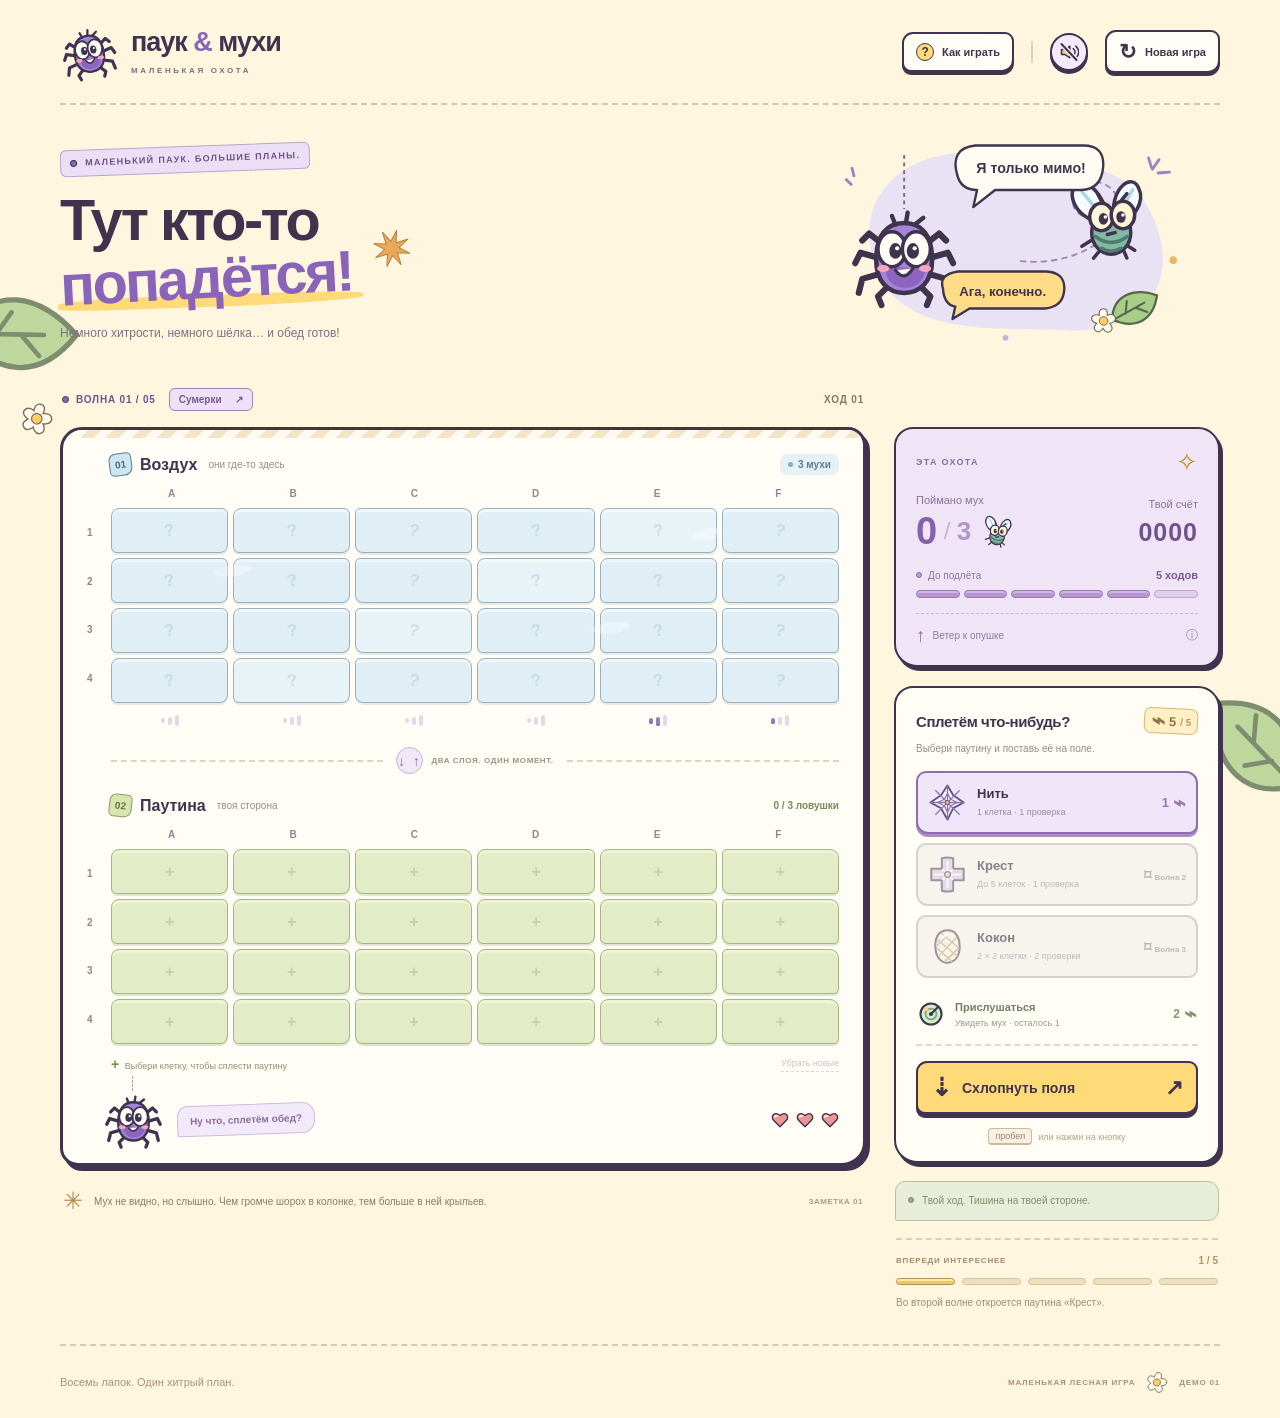
==== index.html @ dc51190b "norm" ====
<!doctype html>
<html lang="ru">
<head>
  <meta charset="UTF-8">
  <meta name="viewport" content="width=device-width, initial-scale=1">
  <meta name="theme-color" content="#fff6df">
  <meta name="description" content="Паук и мухи — маленькая тактическая игра о шорохах, паутине и подходящем моменте. Играйте прямо в браузере.">
  <title>Паук и мухи — маленькая охота</title>
  <link rel="stylesheet" href="styles.css">
  <script src="game-core.js" defer></script>
  <script src="game.js" defer></script>
</head>
<body>
  <svg class="svg-library" xmlns="http://www.w3.org/2000/svg" aria-hidden="true">
    <defs>
      <symbol id="icon-spider" viewBox="0 0 64 64">
        <g fill="none" stroke="#40334e" stroke-width="3.5" stroke-linecap="round" stroke-linejoin="round"><path d="m22 28-10-8-4 4m13 11L7 31l-3 6m18 5L8 46l-2 8m20-7-9 9 2 5m23-33 10-8 4 4M43 35l14-4 3 6m-18 5 14 4 2 8m-20-7 9 9-2 5"/></g>
        <path d="M16 35c0-14 6-21 16-21s16 7 16 21c0 13-7 19-16 19s-16-6-16-19Z" fill="#a483d9" stroke="#40334e" stroke-width="2.6"/>
        <path d="M21 38c0 9 5 13 12 13 6 0 10-4 11-10" fill="#8d65c1"/>
        <path d="m27 15-2-5m8 4 1-6m4 7 5-4" fill="none" stroke="#40334e" stroke-width="2.5" stroke-linecap="round"/>
        <ellipse cx="25" cy="29" rx="8" ry="10" fill="#fffdf5" stroke="#40334e" stroke-width="2"/><ellipse cx="39" cy="29" rx="8" ry="10" fill="#fffdf5" stroke="#40334e" stroke-width="2"/>
        <ellipse cx="27" cy="30" rx="3.5" ry="4.5" fill="#40334e"/><ellipse cx="37" cy="30" rx="3.5" ry="4.5" fill="#40334e"/><circle cx="28" cy="28.5" r="1.2" fill="white"/><circle cx="38" cy="28.5" r="1.2" fill="white"/>
        <ellipse cx="20" cy="40" rx="3.5" ry="2" fill="#f3a6bd"/><ellipse cx="44" cy="40" rx="3.5" ry="2" fill="#f3a6bd"/><path d="M27 41q5 7 10-1" fill="#fffdf5" stroke="#40334e" stroke-width="1.8" stroke-linecap="round"/>
      </symbol>
      <symbol id="icon-fly" viewBox="0 0 48 48">
        <g stroke="#40334e" stroke-width="1.8" stroke-linecap="round" stroke-linejoin="round"><path d="M21 26C4 24 1 6 10 6c8 0 13 13 14 19M26 25C25 6 36 1 39 8c4 8-4 17-11 21" fill="#f4fdff"/><path d="m10 10 10 12M36 9l-8 14" stroke="#aed5e4"/>
        <path d="m18 33-8 5m11 0-5 6m13-9 8 5m-7-3 3 7" fill="none"/><ellipse cx="25" cy="31" rx="10" ry="11" fill="#81b9a1"/><path d="M17 33q8 6 16 0m-13 6q5 3 10 0" fill="none" stroke="#507b70"/>
        <path d="m21 17-3-6m11 5 4-5" fill="none"/><ellipse cx="20" cy="23" rx="6" ry="7" fill="#fff6d8"/><ellipse cx="31" cy="22" rx="6" ry="7" fill="#fff6d8"/></g><ellipse cx="21" cy="24" rx="2.4" ry="3" fill="#40334e"/><ellipse cx="30" cy="23" rx="2.4" ry="3" fill="#40334e"/><circle cx="22" cy="23" r=".9" fill="white"/><circle cx="31" cy="22" r=".9" fill="white"/><path d="m23 32 4-1" stroke="#40334e" stroke-width="1.8" stroke-linecap="round"/>
      </symbol>
      <symbol id="icon-web" viewBox="0 0 48 48">
        <path d="m24 3 7 12 13 9-13 7-7 14-8-14L3 24l13-9Z" fill="#f9f3ff" stroke="#675182" stroke-width="2.3" stroke-linejoin="round"/><g fill="none" stroke="#8e74af" stroke-width="1.6" stroke-linejoin="round"><path d="M24 3v42M3 24h41M9 9l30 30M9 39 39 9"/><path d="m24 13 4 7 8 4-8 4-4 8-4-8-8-4 8-4Z"/></g><circle cx="24" cy="24" r="2.4" fill="#ffcb67" stroke="#675182" stroke-width="1.3"/>
      </symbol>
      <symbol id="icon-cross" viewBox="0 0 48 48"><path d="M17 4q7-2 14 0v13h13v14H31v13q-7 2-14 0V31H4V17h13Z" fill="#d8c6f0" stroke="#675182" stroke-width="2.4" stroke-linejoin="round"/><path d="M24 8v32M8 24h32m-22-6 12 12m0-12L18 30" stroke="#fff9ff" stroke-width="2" stroke-linecap="round"/><circle cx="24" cy="24" r="3.5" fill="#ffcf71" stroke="#675182" stroke-width="1.5"/></symbol>
      <symbol id="icon-cocoon" viewBox="0 0 48 48"><path d="M23 4c11-1 16 9 16 21S32 44 23 44 9 34 9 23 13 5 23 4Z" fill="#fff0c6" stroke="#675182" stroke-width="2.5"/><g fill="none" stroke="#caa87a" stroke-width="1.8" stroke-linecap="round"><path d="m17 8 20 17M12 16l24 20M11 26l18 16M14 35l21-22M11 23 28 6M21 42l17-16"/></g><path d="m18 13 8-5" stroke="#fffdf2" stroke-width="3" stroke-linecap="round"/></symbol>
      <symbol id="icon-radar" viewBox="0 0 24 24"><circle cx="12" cy="12" r="9" fill="#d6edcb" stroke="#40334e" stroke-width="1.8"/><circle cx="12" cy="12" r="4.7" fill="none" stroke="#78a681" stroke-width="1.5"/><path d="M12 12 18 6" stroke="#40334e" stroke-width="1.8" stroke-linecap="round"/><circle cx="12" cy="12" r="1.8" fill="#40334e"/><circle cx="8" cy="8" r="1.7" fill="#ffd36e"/></symbol>
      <symbol id="icon-volume" viewBox="0 0 24 24"><path d="M3 9h4l6-4v14l-6-4H3Z" fill="#ffc978" stroke="#40334e" stroke-width="1.8" stroke-linejoin="round"/><path d="M17 8c3 2 3 6 0 8m3-11c5 4 5 10 0 14" fill="none" stroke="#40334e" stroke-width="1.8" stroke-linecap="round"/></symbol>
      <symbol id="icon-heart" viewBox="0 0 24 24"><path d="M12 21 4 13C-2 7 5 0 12 6c7-6 14 1 8 7Z" fill="currentColor" stroke="#40334e" stroke-width="1.8" stroke-linejoin="round"/><path d="M5 8q1-3 4-1" fill="none" stroke="#fff8ee" stroke-width="2" stroke-linecap="round"/></symbol>
      <symbol id="icon-leaf" viewBox="0 0 48 48"><path d="M6 40C0 17 18 4 42 6c3 26-13 38-36 34Z" fill="#a8cd86" stroke="#53694a" stroke-width="2.3"/><path d="m6 41 26-25M17 31l-2-12m10 4 12 1" fill="none" stroke="#53694a" stroke-width="2" stroke-linecap="round"/></symbol>
      <symbol id="icon-flower" viewBox="0 0 48 48"><path d="M24 5c8 0 6 11 6 11s10-5 13 3c2 8-9 10-9 10s8 8 1 13-12-5-12-5-6 10-12 4c-6-5 2-12 2-12S2 26 5 19s12-3 12-3-2-11 7-11Z" fill="#fffcf1" stroke="#7a6b51" stroke-width="1.8"/><circle cx="24" cy="25" r="7" fill="#ffcd63" stroke="#7a6b51" stroke-width="1.6"/></symbol>
    </defs>
  </svg>

  <div class="garden-decoration" aria-hidden="true"><svg class="garden-leaf leaf-left"><use href="#icon-leaf"/></svg><svg class="garden-leaf leaf-right"><use href="#icon-leaf"/></svg><svg class="garden-flower"><use href="#icon-flower"/></svg></div>
  <div class="app-shell">
    <header class="site-header">
      <a class="brand" href="./index.html" aria-label="Паук и мухи — главная"><span class="brand-symbol"><svg><use href="#icon-spider"/></svg></span><span>паук <i>&</i> мухи<span class="brand-caption">МАЛЕНЬКАЯ ОХОТА</span></span></a>
      <nav class="header-actions" aria-label="Настройки игры">
        <button class="text-button" id="help-button"><span class="question-icon">?</span><span>Как играть</span></button>
        <span class="header-divider"></span>
        <button class="icon-button muted" id="sound-button" aria-label="Включить звук" aria-pressed="false" title="Включить звук"><svg><use href="#icon-volume"/></svg><span class="sound-slash"></span></button>
        <button class="text-button restart-button" id="restart-button"><span class="restart-icon">↻</span><span>Новая игра</span></button>
      </nav>
    </header>

    <main>
      <section class="intro" aria-labelledby="game-title">
        <div class="intro-copy"><div class="eyebrow"><span class="live-dot"></span> МАЛЕНЬКИЙ ПАУК. БОЛЬШИЕ ПЛАНЫ.</div><h1 id="game-title">Тут кто-то<br><em>попадётся!</em><span class="title-spark" aria-hidden="true">✷</span></h1><p>Немного хитрости, немного шёлка… и обед готов!</p></div>
        <div class="intro-art" aria-hidden="true">
          <svg class="cartoon-scene" viewBox="0 0 380 230">
            <path d="M37 115C28 46 96 8 166 19s144-1 172 72-20 118-97 114S51 216 37 115Z" fill="#e9e2f4"/>
            <path d="M73 20v57" stroke="#776488" stroke-width="2" stroke-dasharray="4 4"/>
            <path d="M196 132c45 5 96-15 103-51 6-33-36-43-46-21s20 37 40 19" fill="none" stroke="#9b89ad" stroke-width="2" stroke-dasharray="5 6" stroke-linecap="round"/>
            <g class="scene-spider"><use href="#icon-spider" x="14" y="66" width="118" height="118"/></g>
            <g class="scene-fly"><use href="#icon-fly" x="240" y="38" width="99" height="99"/></g>
            <path d="M129 41q-8-28 19-31h114q23 0 21 23t-23 24h-91l-23 18 4-18q-17 0-21-16Z" fill="#fffdf3" stroke="#40334e" stroke-width="2.5" stroke-linejoin="round"/>
            <text x="207" y="39" text-anchor="middle" fill="#40334e" font-family="Trebuchet MS,Arial,sans-serif" font-size="15" font-weight="700">Я только мимо!</text>
            <path d="M114 161q-5-15 16-18h93q20 1 19 19t-20 20h-80l-18 11 3-13q-12-2-13-19Z" fill="#ffdd88" stroke="#40334e" stroke-width="2.5" stroke-linejoin="round"/>
            <text x="177" y="169" text-anchor="middle" fill="#40334e" font-family="Trebuchet MS,Arial,sans-serif" font-size="14" font-weight="700">Ага, конечно.</text>
            <use href="#icon-leaf" x="290" y="156" width="52" height="52" transform="rotate(15 316 182)"/>
            <use href="#icon-flower" x="268" y="179" width="31" height="31"/>
            <path d="m331 23 3 10m8-8-7 10m18 3-12 1M17 51l-5-5m8-4-2-8" stroke="#9e80c5" stroke-width="3" stroke-linecap="round"/>
            <circle cx="180" cy="213" r="3" fill="#c6b1dc"/><circle cx="357" cy="131" r="4" fill="#e9b969"/>
          </svg>
        </div>
      </section>

      <section class="game-layout" aria-label="Игра Паук и мухи">
        <div class="play-column">
          <div class="arena-toolbar"><div class="wave-marker"><span class="live-dot"></span><span id="wave-label">ВОЛНА 01 / 05</span></div><button class="difficulty-tag" id="difficulty-button">Сумерки <span>↗</span></button><span class="turn-label" id="turn-label">ХОД 01</span></div>
          <div class="arena" id="arena">
            <section class="board-section air-section" aria-labelledby="air-title">
              <div class="board-heading"><h2 id="air-title"><span class="layer-number">01</span> Воздух <span class="board-subtitle">они где-то здесь</span></h2><span class="board-badge"><span class="tiny-dot"></span> <span id="air-count">3 мухи</span></span></div>
              <div class="board-wrap"><div class="coordinate-row" aria-hidden="true"><span>A</span><span>B</span><span>C</span><span>D</span><span>E</span><span>F</span></div><div class="coordinate-col" aria-hidden="true"><span>1</span><span>2</span><span>3</span><span>4</span></div><div class="grid air-grid" id="air-grid" role="img" aria-label="Воздушное поле: положение мух скрыто"></div><div class="air-veil" aria-hidden="true"><span class="veil-speck speck-one"></span><span class="veil-speck speck-two"></span><span class="veil-speck speck-three"></span></div></div>
              <div class="noise-row"><span class="noise-label">ШОРОХ <span title="Индикаторы показывают количество мух в каждой колонке: от 0 до 3 и больше">ⓘ</span></span><div class="noise-meters" id="noise-meters"></div></div>
            </section>
            <div class="merge-divider"><span></span><div id="merge-label"><span class="merge-arrows">↓ ↑</span> ДВА СЛОЯ. ОДИН МОМЕНТ.</div><span></span></div>
            <section class="board-section web-section" aria-labelledby="web-title">
              <div class="board-heading"><h2 id="web-title"><span class="layer-number">02</span> Паутина <span class="board-subtitle">твоя сторона</span></h2><span class="placement-count" id="placement-count">0 / 3 ловушки</span></div>
              <div class="board-wrap"><div class="coordinate-row" aria-hidden="true"><span>A</span><span>B</span><span>C</span><span>D</span><span>E</span><span>F</span></div><div class="coordinate-col" aria-hidden="true"><span>1</span><span>2</span><span>3</span><span>4</span></div><div class="grid web-grid" id="web-grid" role="group" aria-label="Поле для размещения паутин"></div></div>
              <div class="web-board-caption"><span><span class="caption-cross">+</span> Выбери клетку, чтобы сплести паутину</span><button id="clear-button" class="clear-button" disabled>Убрать новые</button></div>
            </section>
            <div class="spider-home"><span class="home-line"></span><svg class="home-spider" aria-hidden="true"><use href="#icon-spider"/></svg><span class="home-label" id="spider-caption">Ну что, сплетём обед?</span><div class="hearts" id="hearts" aria-label="3 жизни"></div></div>
            <div class="result-banner" id="result-banner" role="status" aria-live="polite"></div>
          </div>
          <div class="field-note"><span class="note-symbol">✳</span><p id="field-note">Мух не видно, но слышно. Чем громче шорох в колонке, тем больше в ней крыльев.</p><span class="note-index">ЗАМЕТКА 01</span></div>
        </div>

        <aside class="control-column" aria-label="Управление охотой">
          <section class="status-card"><div class="status-top"><span class="eyebrow">ЭТА ОХОТА</span><span class="small-spark">✧</span></div><div class="score-row"><div><span class="stat-label">Поймано мух</span><div class="catch-value"><span id="caught-count">0</span><span class="catch-divider">/</span><span id="total-flies">3</span><svg><use href="#icon-fly"/></svg></div></div><div class="score-stat"><span class="stat-label">Твой счёт</span><strong id="score">0000</strong></div></div><div class="threat-heading"><span><span class="threat-dot"></span> До подлёта</span><strong id="threat-label">5 ходов</strong></div><div class="threat-track" id="threat-track"></div><div class="wind-line"><span id="wind-icon">↗</span><span id="wind-label">Ветер на восток</span><span class="wind-help" title="После проверки мухи чаще смещаются по ветру, но могут полететь и в другую сторону">ⓘ</span></div></section>

          <section class="tool-card"><div class="tool-title"><h2>Сплетём что-нибудь?</h2><span class="silk-counter" title="Шёлк восстанавливается в начале каждого хода"><span class="silk-icon">⌁</span><span id="silk-count">5</span><span class="silk-max" id="silk-max">/ 5</span></span></div><p class="section-hint">Выбери паутину и поставь её на поле.</p><div class="trap-list" id="trap-list"></div><button class="radar-button" id="radar-button"><svg><use href="#icon-radar"/></svg><span><strong>Прислушаться</strong><small id="radar-caption">Увидеть мух · 1 раз за волну</small></span><span class="radar-price">2 <span>⌁</span></span></button><div class="action-area"><button class="merge-button" id="merge-button"><span class="button-merge-icon">⇣</span><span>Схлопнуть поля</span><span class="button-arrow">↗</span></button><div class="keyboard-hint"><kbd>пробел</kbd><span>или нажми на кнопку</span></div></div></section>
          <div class="turn-note" id="turn-note" aria-live="polite"><span class="note-orb"></span><span>Твой ход. Тишина на твоей стороне.</span></div>
          <div class="progress-card"><div><span class="eyebrow">ВПЕРЕДИ ИНТЕРЕСНЕЕ</span><span id="progress-count">1 / 5</span></div><div class="wave-progress" id="wave-progress"></div><p id="progress-hint">Во второй волне откроется паутина «Крест».</p></div>
        </aside>
      </section>
      <footer><span>Восемь лапок. Один хитрый план.</span><span>МАЛЕНЬКАЯ ЛЕСНАЯ ИГРА <svg class="footer-flower" aria-hidden="true"><use href="#icon-flower"/></svg> ДЕМО 01</span></footer>
    </main>
  </div>

  <dialog id="help-dialog" class="modal"><button class="modal-close" data-close aria-label="Закрыть">×</button><span class="eyebrow">РУКОВОДСТВО МАЛЕНЬКОГО ХИЩНИКА</span><h2>Слушай. Плети. Лови.</h2><p class="modal-lead">Два поля — это два слоя одного пространства. При схлопывании клетки с одинаковыми координатами совпадают.</p><ol class="rules-list"><li><span>01</span><div><strong>Прислушайся к воздуху</strong><p>Мухи скрыты. Полоски шороха показывают их количество в каждой колонке: 0, 1, 2 или 3 и больше. Радар за 2 шёлка раскрывает точные клетки до конца хода.</p></div></li><li><span>02</span><div><strong>Расставь до трёх ловушек</strong><p>Выбери паутину справа, затем клетки нижнего поля. Повторный клик убирает ловушку. За новую вернётся шёлк; старый кокон можно снять без возврата.</p></div></li><li><span>03</span><div><strong>Схлопни поля</strong><p>Совпавшие с паутиной мухи пойманы! Остальные перелетают на соседнюю клетку и становятся на ход ближе. Долетевшая муха отнимает одну жизнь.</p></div></li><li><span>04</span><div><strong>Переживи пять волн</strong><p>Каждый ход шёлк восстанавливается. Между волнами выбирай улучшение. Крест ловит на пяти клетках, кокон занимает квадрат 2 × 2 и держится две проверки. Ловушки не пересекаются.</p></div></li></ol><div class="rules-footer">Много мух за один ход → больше очков.<br>Стрелки перемещают выбор по полю. Enter ставит паутину.</div><button class="primary-button" data-close>Пора на охоту <span>↗</span></button></dialog>

  <dialog id="new-game-dialog" class="modal new-game-modal"><button class="modal-close" data-close aria-label="Закрыть">×</button><span class="eyebrow">У КАЖДОЙ ОХОТЫ СВОЙ РИТМ</span><h2>Каким будет вечер?</h2><p class="modal-lead">Выбери сложность. Начнётся новая охота с первой волны.</p><div class="difficulty-options"><button class="difficulty-option" data-difficulty="easy"><span class="difficulty-symbol">☼</span><span><strong>Тёплый вечер</strong><small>4 жизни · 6 шёлка · больше времени</small></span></button><button class="difficulty-option selected" data-difficulty="normal"><span class="difficulty-symbol">◐</span><span><strong>Сумерки</strong><small>3 жизни · 5 шёлка · золотая середина</small></span></button><button class="difficulty-option" data-difficulty="hard"><span class="difficulty-symbol">☾</span><span><strong>Глубокая ночь</strong><small>2 жизни · 5 шёлка · мухи быстрее</small></span></button></div><button class="primary-button" id="start-game-button">Начать охоту <span>↗</span></button><p class="record-line" id="record-line">Твой рекорд: 0</p></dialog>

  <dialog id="wave-dialog" class="modal wave-modal"><span class="eyebrow" id="wave-dialog-eyebrow">МОЖНО ВЫДОХНУТЬ</span><div class="celebration-icon"><svg><use href="#icon-web"/></svg></div><h2 id="wave-dialog-title">Воздух стал тише.</h2><p class="modal-lead" id="wave-dialog-description"></p><div class="wave-summary" id="wave-summary"></div><div id="upgrade-section"><h3>Маленькое преимущество на всю охоту</h3><div class="upgrade-options" id="upgrade-options"></div></div><button class="primary-button" id="next-wave-button">Следующая волна <span>↗</span></button></dialog>
  <div class="toast" id="toast" role="status" aria-live="polite"></div>
</body>
</html>
---- styles.css ----
/* A little paper-and-ink woodland. All artwork is local, scalable SVG. */
:root {
  color-scheme: light;
  --bg: #fff6df;
  --paper: #fffdf5;
  --ink: #40334e;
  --text: #40334e;
  --muted: #7d6e80;
  --purple: #8964b9;
  --purple-light: #e9def6;
  --sky: #dcedf5;
  --grass: #e2edc4;
  --yellow: #ffda79;
  --coral: #ed8b87;
  --line: #dfd1b9;
  --sans: "Trebuchet MS", "Arial Rounded MT Bold", "Segoe UI", Arial, sans-serif;
  --round: "Arial Rounded MT Bold", "Trebuchet MS", "Segoe UI", Arial, sans-serif;
  --shadow: 4px 5px 0 #40334e;
}
* { box-sizing: border-box; }
body { margin: 0; background: var(--bg); color: var(--ink); font: 14px var(--sans); -webkit-font-smoothing: antialiased; background-image: radial-gradient(#b69a6530 .7px, transparent .7px); background-size: 8px 8px; }
button, a { -webkit-tap-highlight-color: transparent; touch-action: manipulation; }
button { font: inherit; color: inherit; cursor: pointer; border: 0; }
button:disabled { cursor: not-allowed; }
button:focus-visible, a:focus-visible { outline: 3px solid var(--purple); outline-offset: 5px; }
svg { width: 24px; height: 24px; }
.svg-library { position: absolute; width: 0; height: 0; overflow: hidden; }
.garden-decoration { position: absolute; inset: 0 0 auto; height: 850px; overflow: hidden; pointer-events: none; z-index: -1; }
.garden-leaf { position: absolute; opacity: .75; }
.leaf-left { left: -37px; top: 280px; width: 110px; height: 110px; transform: rotate(45deg); }
.leaf-right { right: -31px; top: 690px; width: 110px; height: 110px; transform: rotate(-90deg); }
.garden-flower { position: absolute; left: 19px; top: 400px; width: 36px; height: 36px; transform: rotate(18deg); }
.app-shell { width: min(1160px, calc(100% - 96px)); margin: 0 auto; }
.site-header { min-height: 105px; display: flex; align-items: center; justify-content: space-between; gap: 20px; border-bottom: 2px dashed #d5c5a7; }
.brand { display: flex; align-items: center; gap: 13px; color: var(--ink); text-decoration: none; font: 900 27px/1.1 var(--round); letter-spacing: -1px; }
.brand-symbol { width: 58px; height: 60px; transform: rotate(-9deg); }
.brand-symbol svg { width: 100%; height: 100%; }
.brand i { color: var(--purple); font-style: normal; }
.brand-caption { display: block; font: 800 8px var(--sans); letter-spacing: 2.6px; color: var(--muted); margin-top: 9px; }
.header-actions { display: flex; align-items: center; gap: 17px; }
.text-button { display: flex; align-items: center; gap: 8px; background: var(--paper); border: 2px solid var(--ink); border-radius: 11px 9px 12px 9px; padding: 9px 12px; font-size: 11px; font-weight: 800; box-shadow: 0 3px 0 var(--ink); transition: transform .15s, box-shadow .15s; }
.text-button:hover:not(:disabled) { background: #ffedbe; transform: translateY(-2px) rotate(-1deg); box-shadow: 0 5px 0 var(--ink); }
.text-button:active:not(:disabled) { transform: translateY(2px); box-shadow: 0 1px 0 var(--ink); }
.text-button:disabled { opacity: .5; }
.question-icon { width: 18px; height: 18px; display: grid; place-items: center; border: 1.5px solid var(--ink); background: var(--yellow); border-radius: 50%; font-size: 12px; }
.header-divider { height: 22px; width: 2px; background: var(--line); }
.icon-button { position: relative; display: grid; place-items: center; width: 38px; height: 38px; background: #f4eafc; border: 2px solid var(--ink); border-radius: 50%; box-shadow: 0 3px 0 var(--ink); }
.icon-button svg { width: 20px; height: 20px; }
.sound-slash { display: none; position: absolute; width: 2px; height: 24px; background: var(--ink); transform: rotate(-43deg); box-shadow: 0 0 0 1.5px #f4eafc; border-radius: 2px; }
.muted .sound-slash { display: block; }
.restart-icon { font-size: 21px; line-height: 1; }
.intro { display: flex; align-items: center; justify-content: space-between; gap: 30px; padding: 30px 0 24px; }
.intro-copy { position: relative; z-index: 1; }
.eyebrow { display: flex; align-items: center; gap: 8px; color: var(--muted); font-size: 9px; font-weight: 800; letter-spacing: 1.3px; line-height: 1.4; }
.intro .eyebrow { display: inline-flex; color: #725086; background: #ebdff5; border: 1.5px solid #bca3d1; border-radius: 6px; padding: 6px 9px; transform: rotate(-2deg); }
.live-dot { display: inline-block; width: 7px; height: 7px; flex-shrink: 0; background: var(--purple); border: 1px solid var(--ink); border-radius: 50%; }
h1 { position: relative; display: table; font: 900 clamp(39px, 4.5vw, 60px)/1.02 var(--round); letter-spacing: -2.5px; margin: 18px 0 16px; }
h1 em { position: relative; display: inline-block; font-style: normal; color: var(--purple); transform: rotate(-3deg); z-index: 0; }
h1 em::after { content: ""; position: absolute; z-index: -1; height: 12px; background: var(--yellow); left: -3px; right: -9px; bottom: 1px; border-radius: 40% 30% 50% 20%; transform: rotate(1deg); }
.title-spark { position: absolute; right: -53px; top: 39px; color: #eaa958; font-size: 40px; transform: rotate(15deg); -webkit-text-stroke: 1px #b38344; }
.intro p { font-size: 12px; color: #827082; margin: 0; line-height: 1.65; }
.intro-art { width: 360px; height: 220px; flex-shrink: 0; margin-right: 25px; }
.cartoon-scene { width: 100%; height: 100%; overflow: visible; }
.scene-fly { transform-origin: 290px 90px; animation: fly-bob 3.2s ease-in-out infinite; }
.scene-spider { transform-origin: 74px 70px; animation: spider-swing 4s ease-in-out infinite; }
.game-layout { display: grid; grid-template-columns: minmax(0, 1fr) 326px; gap: 28px; align-items: start; }
.arena-toolbar { min-height: 48px; display: flex; align-items: center; gap: 13px; padding: 0 2px 8px; }
.wave-marker { display: flex; align-items: center; gap: 7px; font-size: 10px; font-weight: 900; letter-spacing: .8px; color: #745098; }
.difficulty-tag { display: flex; align-items: center; gap: 13px; padding: 5px 9px; border: 1.5px solid #9e83b5; border-radius: 6px; background: #eee1f6; color: #795593; font-size: 10px; font-weight: 700; }
.difficulty-tag:hover:not(:disabled) { background: #dfc8f2; }
.difficulty-tag:disabled { opacity: .5; }
.turn-label { margin-left: auto; color: #8b7567; font-size: 10px; font-weight: 800; letter-spacing: .8px; }
.arena { position: relative; padding: 23px 24px 0; background: var(--paper); border: 3px solid var(--ink); border-radius: 22px 18px 24px 18px; box-shadow: var(--shadow); overflow: hidden; }
.arena::before { content: ""; position: absolute; top: 0; left: 0; right: 0; height: 8px; background: repeating-linear-gradient(135deg, #f3e5c6, #f3e5c6 9px, #fffaf0 9px, #fffaf0 18px); }
.board-section { position: relative; z-index: 2; transition: transform .6s cubic-bezier(.65, 0, .3, 1), opacity .5s; }
.board-heading { display: flex; align-items: center; justify-content: space-between; gap: 10px; margin-bottom: 12px; padding-left: 22px; }
.board-heading h2 { display: flex; align-items: center; gap: 8px; margin: 0; font-size: 16px; font-weight: 900; }
.layer-number { display: grid; place-items: center; width: 23px; height: 23px; font-size: 10px; border: 1.5px solid #617b91; border-radius: 7px 5px 8px 5px; background: #cbe6f1; color: #526c83; transform: rotate(-7deg); }
.web-section .layer-number { background: #d8e6ad; color: #637744; border-color: #899965; transform: rotate(6deg); }
.board-subtitle { color: #9c8d85; font-size: 10px; font-weight: 400; margin-left: 3px; }
.board-badge { display: flex; align-items: center; gap: 5px; padding: 5px 8px; border-radius: 7px; background: #e4f1f5; color: #617b8b; font-size: 10px; font-weight: 700; white-space: nowrap; }
.tiny-dot { width: 5px; height: 5px; border-radius: 50%; background: #86aac1; }
.board-wrap { position: relative; margin-left: 24px; padding-top: 20px; }
.coordinate-row { position: absolute; top: 0; left: 0; width: 100%; display: grid; grid-template-columns: repeat(6, 1fr); text-align: center; font-size: 10px; font-weight: 800; color: #958293; }
.coordinate-col { position: absolute; left: -24px; top: 20px; bottom: 0; display: grid; grid-template-rows: repeat(4, 1fr); align-items: center; font-size: 10px; font-weight: 800; color: #958293; }
.grid { display: grid; grid-template-columns: repeat(6, 1fr); grid-template-rows: repeat(4, 45px); gap: 5px; }
.air-cell, .web-cell { display: grid; place-items: center; position: relative; min-width: 0; border: 1.7px solid #9bafbb; border-radius: 8px 6px 8px 6px; transition: background .18s, border-color .18s, box-shadow .18s; }
.air-cell:nth-child(3n), .web-cell:nth-child(3n) { border-radius: 5px 9px 5px 8px; }
.air-cell { background: #dfeff5; box-shadow: inset 0 3px 0 #ffffff8c, 0 2px 0 #b2c6ce55; }
.air-cell:nth-child(5n) { background: #e8f3f8; }
.air-cell::after { content: "?"; font: 900 17px var(--round); color: #a8c2d06b; transform: rotate(-10deg); }
.air-cell:nth-child(3n)::after { transform: rotate(12deg); }
.air-cell.revealed::after, .air-cell.caught::after { content: none; }
.air-cell svg { width: 39px; height: 39px; animation: cell-fly .8s ease-in-out infinite alternate; filter: drop-shadow(0 2px 0 #8b9ca44a); }
.air-cell.revealed { background: #fff0bf; border-color: #caa965; }
.air-cell.caught { background: #d2e9ac; border-color: #758e55; }
.air-cell.caught svg { animation: caught-wiggle .3s ease-in-out 3; }
.air-cell.escaped { background: #fbd3c7; border-color: #bf8676; }
.air-cell.escaped::after { content: "!"; font-size: 27px; color: #c57463; transform: rotate(9deg); }
.air-veil { position: absolute; inset: 20px 0 0; pointer-events: none; }
.veil-speck { position: absolute; width: 32px; height: 9px; border-radius: 50%; background: #ffffff55; box-shadow: 8px -4px 0 -1px #ffffff66; animation: cloud-drift 8s ease-in-out infinite alternate; }
.speck-one { top: 31%; left: 14%; }
.speck-two { top: 60%; left: 66%; animation-delay: -3s; }
.speck-three { top: 12%; left: 80%; width: 23px; animation-delay: -5s; }
.noise-row { margin: 10px 0 0 24px; }
.noise-label { display: none; }
.noise-meters { display: grid; grid-template-columns: repeat(6, 1fr); gap: 5px; width: 100%; }
.noise-meter { display: flex; gap: 3px; align-items: center; justify-content: center; height: 15px; cursor: help; }
.noise-bar { width: 4px; height: 5px; background: #e4d8e8; border-radius: 2px; }
.noise-bar:nth-child(2) { height: 8px; }
.noise-bar:nth-child(3) { height: 11px; }
.noise-bar.lit { background: #9b7cbd; box-shadow: 0 1px 0 #675480; }
.merge-divider { display: flex; align-items: center; gap: 13px; margin: 19px 0 20px 24px; transition: opacity .3s; }
.merge-divider > span { flex: 1; border-top: 2px dashed #e1d3bc; }
.merge-divider > div { display: flex; align-items: center; gap: 8px; color: #a19084; font-size: 8px; font-weight: 800; letter-spacing: .6px; white-space: nowrap; }
.merge-arrows { color: var(--purple); background: #f1e8f6; border: 1.5px solid #c7b2d9; border-radius: 50%; width: 27px; height: 27px; display: grid; place-items: center; font-size: 14px; letter-spacing: 2px; }
.placement-count { font-size: 10px; font-weight: 700; color: #7b8b5b; white-space: nowrap; }
.web-cell { padding: 0; color: #8665a5; background: #e2edc8; border-color: #a6b582; box-shadow: inset 0 3px 0 #f7ffe680, 0 2px 0 #92a36d44; }
.web-cell::after { content: "+"; position: absolute; font-size: 16px; font-weight: 800; color: #95ad6b66; }
.web-cell:hover:not(:disabled) { background: #f4e7a3; border-color: #ac904d; box-shadow: inset 0 0 0 1px #c0a85e, 0 2px 0 #bfa661; }
.web-cell.preview { background: #f4e7a3; border-color: #ac904d; }
.web-cell.invalid-preview { background: #f4c8bd; border-color: #bb8574; }
.web-cell.has-trap { background: #e7daf5; border-color: #9b7eba; box-shadow: inset 0 3px 0 #f9f4ff, 0 2px 0 #b3a0c944; }
.web-cell.has-trap::after { content: none; }
.web-cell.has-trap svg { width: 37px; height: 37px; filter: drop-shadow(0 2px 0 #9475b130); animation: web-pop .2s ease-out; }
.web-cell.coverage-cell svg { width: 28px; height: 28px; opacity: .7; }
.web-cell.persisted { background: #f8e8bf; border-color: #b3a16d; }
.web-cell .trap-lifetime { position: absolute; bottom: 1px; right: 3px; min-width: 12px; height: 12px; display: grid; place-items: center; background: #fff8e4; color: #826742; border: 1px solid #a79066; border-radius: 50%; font-size: 8px; font-weight: 800; }
.web-cell.collision { animation: catch-flash .55s ease-out 2; }
.web-cell.empty-check { background: #f2f1dc; border-color: #b4b491; }
.web-cell:disabled { cursor: default; }
.web-board-caption { display: flex; align-items: center; justify-content: space-between; gap: 10px; margin: 11px 0 0 24px; color: #8a9472; font-size: 9px; }
.caption-cross { color: #799151; font-size: 14px; font-weight: 900; margin-right: 3px; }
.clear-button { padding: 3px 0; background: none; color: #94779d; border-bottom: 1px dashed #b8a3bc; font-size: 9px; }
.clear-button:disabled { opacity: .45; }
.spider-home { position: relative; display: flex; align-items: center; gap: 13px; height: 87px; padding-left: 16px; margin-top: 4px; }
.home-line { position: absolute; left: 45px; top: 0; height: 15px; border-left: 1.5px dashed #b4a0c3; }
.home-spider { width: 61px; height: 65px; flex-shrink: 0; animation: spider-swing 4s ease-in-out infinite; transform-origin: 50% 0; }
.home-label { position: relative; padding: 9px 12px; color: #8a6c9e; font-size: 10px; font-weight: 700; background: #f3eaf9; border: 1.5px solid #cfbcdf; border-radius: 11px 13px 13px 3px; transform: rotate(-2deg); }
.hearts { display: flex; gap: 7px; margin-left: auto; color: #ec9693; }
.hearts svg { width: 18px; height: 18px; }
.hearts .lost-heart { color: #e2dcd4; opacity: .65; }
.spider-home.happy .home-spider { animation: happy-hop .4s ease-in-out 3; }
.spider-home.worried .home-spider { animation: worried-shake .18s ease-in-out 4; }
.field-note { display: flex; align-items: center; gap: 11px; margin: 21px 3px 0; color: #8b7b6b; }
.note-symbol { color: #b38c49; font-size: 24px; }
.field-note p { font-size: 10px; line-height: 1.7; margin: 0; max-width: 440px; }
.note-index { margin-left: auto; font-size: 8px; font-weight: 800; letter-spacing: .5px; color: #ae9b82; white-space: nowrap; }
.control-column { padding-top: 48px; }
.status-card, .tool-card { padding: 20px; border: 2.5px solid var(--ink); border-radius: 19px 22px 18px 23px; box-shadow: 3px 4px 0 var(--ink); }
.status-card { background: #efe5f7; position: relative; }
.status-top { display: flex; align-items: center; justify-content: space-between; }
.status-top .eyebrow { color: #896d9c; font-size: 9px; }
.small-spark { font-size: 26px; line-height: 1; color: #bc8a35; text-shadow: 1px 1px #fff8dc; }
.score-row { display: flex; align-items: center; justify-content: space-between; margin-top: 16px; }
.stat-label { color: #8b709d; font-size: 11px; }
.catch-value { display: flex; align-items: center; gap: 8px; margin-top: 5px; font: 900 38px/1 var(--round); font-variant-numeric: tabular-nums; letter-spacing: -1.5px; }
.catch-value > span:first-child { color: #8461aa; }
.catch-value > span:nth-child(3) { font-size: 26px; color: #b296c7; }
.catch-divider { font-size: 24px; color: #c7b2d5; font-weight: 400; }
.catch-value svg { width: 35px; height: 35px; margin-left: 2px; transform: rotate(12deg); }
.score-stat { text-align: right; }
.score-stat strong { display: block; font: 900 25px var(--round); font-variant-numeric: tabular-nums; letter-spacing: 1px; margin-top: 7px; color: #70538d; }
.threat-heading { display: flex; align-items: center; justify-content: space-between; margin-top: 19px; color: #8d759d; font-size: 10px; }
.threat-heading > span { display: flex; align-items: center; gap: 6px; }
.threat-heading strong { font-size: 11px; color: #795991; }
.threat-dot { width: 6px; height: 6px; background: #bc9cd2; border: 1px solid #8b6b9f; border-radius: 50%; }
.threat-track { display: flex; gap: 4px; margin-top: 9px; }
.threat-segment { flex: 1; height: 8px; border: 1px solid #bfa6cf; border-radius: 4px; background: #e0cfea; }
.threat-segment.active { background: #b795d2; border-color: #9b7ab4; box-shadow: inset 0 2px 0 #cfb4e4; }
.threat-track.danger .active { background: #ed9e87; border-color: #bf7b71; box-shadow: inset 0 2px 0 #ffc0aa; }
.wind-line { display: flex; align-items: center; gap: 7px; margin-top: 15px; padding-top: 12px; border-top: 1.5px dashed #cab7d6; font-size: 10px; color: #927ba0; }
.wind-line > span:first-child { font-size: 19px; color: #8a69a7; line-height: 1; }
.wind-help { margin-left: auto; font-size: 12px; cursor: help; }
.tool-card { margin-top: 19px; background: var(--paper); padding-bottom: 16px; }
.tool-title { display: flex; align-items: center; justify-content: space-between; gap: 8px; }
.tool-title h2 { margin: 0; font-size: 15px; font-weight: 900; letter-spacing: -.4px; }
.silk-counter { display: flex; align-items: center; gap: 4px; padding: 4px 6px; background: #fff0c5; border: 1.5px solid #d8b875; border-radius: 7px; color: #927342; font-size: 13px; font-weight: 800; white-space: nowrap; transform: rotate(3deg); }
.silk-icon { font-size: 23px; line-height: 16px; }
.silk-max { color: #b1976b; font-size: 10px; }
.section-hint { font-size: 10px; color: #9b8a93; margin: 9px 0 17px; }
.trap-list { display: flex; flex-direction: column; gap: 9px; }
.trap-option { position: relative; width: 100%; display: flex; align-items: center; gap: 10px; padding: 10px; background: #f5f0e5; border: 2px solid #c1b8b0; border-radius: 10px 12px 9px 12px; text-align: left; transition: background .18s, border-color .18s, transform .18s; }
.trap-option > svg { width: 39px; height: 39px; flex-shrink: 0; }
.trap-option.selected { border-color: #8d6dad; background: #f0e6fa; box-shadow: 0 3px 0 #ab8dc5; }
.trap-option:hover:not(:disabled) { background: #e8d8f7; transform: translateY(-1px); }
.trap-copy { display: flex; flex-direction: column; gap: 5px; flex: 1; }
.trap-copy strong { font-size: 13px; font-weight: 900; }
.trap-copy small { font-size: 9px; line-height: 1.4; color: #9b8aa4; }
.trap-price { display: flex; align-items: center; gap: 4px; font-size: 13px; font-weight: 800; color: #977baa; }
.trap-price span { font-size: 21px; line-height: 1; }
.trap-option:disabled { opacity: .62; filter: saturate(.55); }
.locked-label { color: #9e9085; font-size: 8px; font-weight: 700; white-space: nowrap; }
.locked-label::before { content: "⌑ "; font-size: 14px; }
.radar-button { width: 100%; display: flex; align-items: center; gap: 10px; padding: 16px 1px; margin-top: 6px; text-align: left; background: none; }
.radar-button > svg { width: 28px; height: 28px; }
.radar-button > span:nth-child(2) { display: flex; flex-direction: column; gap: 5px; flex: 1; }
.radar-button strong { font-size: 11px; color: #6d8261; }
.radar-button small { font-size: 9px; color: #92a089; }
.radar-price { display: flex; align-items: center; gap: 4px; font-size: 12px; font-weight: 800; color: #83976f; }
.radar-price span { font-size: 21px; }
.radar-button:disabled { opacity: .45; }
.radar-button:hover:not(:disabled) strong { color: #4d7039; text-decoration: underline; text-underline-offset: 3px; }
.action-area { padding-top: 15px; border-top: 2px dashed #e4d9c4; }
.merge-button, .primary-button { width: 100%; display: flex; align-items: center; gap: 10px; background: var(--yellow); border: 2.5px solid var(--ink); border-radius: 11px 9px 12px 9px; color: var(--ink); box-shadow: 0 4px 0 var(--ink); font-size: 14px; font-weight: 900; transition: transform .15s, box-shadow .15s, background .15s; }
.merge-button { height: 53px; padding: 0 13px; }
.merge-button:hover:not(:disabled), .primary-button:hover { background: #ffe796; transform: translateY(-2px) rotate(-.6deg); box-shadow: 1px 6px 0 var(--ink); }
.merge-button:active:not(:disabled), .primary-button:active { transform: translateY(3px); box-shadow: 0 1px 0 var(--ink); }
.merge-button:disabled { background: #eadfc4; color: #9a897d; border-color: #9a897d; box-shadow: 0 4px 0 #9a897d; }
.button-merge-icon { font-size: 25px; font-weight: 900; }
.button-arrow { margin-left: auto; font-size: 22px; }
.keyboard-hint { display: flex; align-items: center; justify-content: center; gap: 6px; margin-top: 14px; color: #b2a28a; font-size: 9px; }
kbd { background: #f7f0e3; font: 9px var(--sans); color: #998671; padding: 2px 6px; border: 1px solid #ccb99b; border-bottom-width: 2px; border-radius: 4px; }
.turn-note { position: relative; display: flex; align-items: flex-start; gap: 8px; margin: 18px 1px 0; padding: 11px 12px; background: #e8edda; border: 1.5px solid #b8c29b; border-radius: 10px 11px 11px 2px; color: #7f8c6a; font-size: 10px; line-height: 1.6; }
.note-orb { width: 6px; height: 6px; flex-shrink: 0; margin-top: 4px; background: #9bac74; border: 1px solid #7a8c5d; border-radius: 50%; }
.progress-card { margin: 17px 2px 0; padding-top: 15px; border-top: 2px dashed #ddceb0; }
.progress-card > div:first-child { display: flex; align-items: center; justify-content: space-between; }
.progress-card .eyebrow { font-size: 8px; letter-spacing: .8px; color: #a28b6c; }
.progress-card > div:first-child > span:last-child { font-size: 10px; font-weight: 800; color: #b39360; }
.wave-progress { display: flex; gap: 7px; margin-top: 12px; }
.wave-step { flex: 1; height: 7px; background: #eee0bf; border: 1px solid #d7c198; border-radius: 5px; }
.wave-step.complete { background: #c5d5a3; border-color: #9eb87b; }
.wave-step.current { background: #edc66e; border-color: #b79451; box-shadow: inset 0 2px 0 #ffe9a1; }
.progress-card p { font-size: 10px; line-height: 1.7; color: #a18d71; margin: 9px 0 0; }
footer { display: flex; align-items: center; justify-content: space-between; gap: 20px; padding: 24px 0; margin-top: 33px; border-top: 2px dashed #dac9aa; font-size: 11px; color: #aa9475; }
footer > span:last-child { display: flex; align-items: center; gap: 10px; font-size: 8px; font-weight: 800; letter-spacing: .8px; }
.footer-flower { width: 24px; height: 24px; transform: rotate(14deg); flex-shrink: 0; }

/* The two coordinate systems line up exactly during the reveal. */
.arena.merging .air-section { transform: translateY(var(--merge-offset, 125px)); opacity: .3; z-index: 4; }
.arena.merging .web-section { transform: translateY(calc(-1 * var(--merge-offset, 125px))); }
.arena.merging .merge-divider { opacity: 0; }
.arena.checking .air-section { opacity: 1; }
.arena.merging .board-heading, .arena.merging .noise-row, .arena.merging .web-board-caption { opacity: 0; }
.arena.merging.checking .air-cell { background: transparent; border-color: transparent; box-shadow: none; }
.arena.merging.checking .air-cell.caught { background: #d6eba1a8; border-color: #8baa65; }
.arena.merging.checking .air-cell.escaped { background: #f8c2ada8; border-color: #d58f72; }
.result-banner { position: absolute; z-index: 5; top: 46%; left: 50%; transform: translate(-50%, -50%) rotate(-5deg) scale(.6); opacity: 0; pointer-events: none; padding: 17px 24px; background: var(--yellow); border: 3px solid var(--ink); border-radius: 18px 12px 20px 11px; color: var(--ink); box-shadow: 4px 5px 0 var(--ink); text-align: center; font: 900 24px var(--round); width: max-content; max-width: 85%; transition: opacity .2s, transform .3s cubic-bezier(.2, 1.5, .6, 1); }
.result-banner.visible { opacity: 1; transform: translate(-50%, -50%) rotate(-5deg) scale(1); }
.result-banner::before { content: "✷"; position: absolute; left: -22px; top: -24px; font-size: 39px; color: #ab83c9; -webkit-text-stroke: 1.5px var(--ink); }
.result-banner small { display: block; color: #977245; font-size: 10px; font-weight: 700; margin-top: 7px; }
.toast { position: fixed; z-index: 30; bottom: 25px; left: 50%; transform: translate(-50%, 15px) rotate(-1deg); opacity: 0; pointer-events: none; max-width: calc(100% - 36px); width: max-content; padding: 14px 20px; background: #ffe19a; color: var(--ink); border: 2px solid var(--ink); border-radius: 12px; box-shadow: 3px 4px 0 var(--ink); font-size: 12px; line-height: 1.5; transition: opacity .2s, transform .2s; }
.toast.visible { opacity: 1; transform: translate(-50%, 0) rotate(-1deg); }

/* Menus are paper cards too, including every locked and selected state. */
.modal { width: min(530px, calc(100% - 36px)); max-height: calc(100dvh - 48px); padding: 35px; border: 3px solid var(--ink); border-radius: 25px 20px 27px 18px; background: var(--paper); color: var(--ink); box-shadow: 7px 8px 0 #40334e, 0 25px 90px #55403840; overflow-y: auto; }
.modal::backdrop { background: #58406577; backdrop-filter: blur(5px); }
.modal-close { position: absolute; top: 14px; right: 15px; display: grid; place-items: center; width: 30px; height: 30px; padding: 0; color: #876490; background: #f0e2f4; border: 1.5px solid #ad8fba; border-radius: 50%; font-size: 23px; line-height: 1; }
.modal > .eyebrow { padding-right: 20px; font-size: 8px; line-height: 1.6; color: #a28bab; }
.modal h2 { margin: 18px 0 12px; font: 900 34px/1.15 var(--round); letter-spacing: -1.3px; color: var(--purple); }
.modal-lead { margin: 0 0 22px; color: #958598; font-size: 12px; line-height: 1.8; }
.rules-list { list-style: none; padding: 0; margin: 22px 0; }
.rules-list > li { display: flex; gap: 14px; margin-bottom: 18px; }
.rules-list > li > span { margin-top: 1px; width: 27px; height: 27px; display: grid; place-items: center; flex-shrink: 0; border-radius: 8px; border: 1.5px solid #c7afda; background: #f1e6f8; color: #9474ac; font-size: 10px; font-weight: 800; transform: rotate(-5deg); }
.rules-list strong { font-size: 13px; }
.rules-list p { margin: 5px 0 0; color: #958598; font-size: 11px; line-height: 1.8; }
.rules-footer { padding: 14px 0; border-top: 2px dashed #e6d7bf; font-size: 10px; line-height: 1.8; color: #ad9778; }
.primary-button { justify-content: space-between; padding: 14px 17px; margin-top: 17px; }
.primary-button span { font-size: 20px; }
.difficulty-options, .upgrade-options { display: flex; flex-direction: column; gap: 10px; }
.difficulty-option, .upgrade-option { display: flex; align-items: center; gap: 14px; padding: 15px; text-align: left; background: #f7f0e4; border: 2px solid #d5c6ae; border-radius: 12px 10px 13px 10px; }
.difficulty-symbol { width: 32px; color: #bb9554; font-size: 30px; text-align: center; }
.difficulty-option > span:nth-child(2), .upgrade-option > span:nth-child(2) { display: flex; flex-direction: column; gap: 6px; flex: 1; }
.difficulty-option strong, .upgrade-option strong { font-size: 13px; }
.difficulty-option small, .upgrade-option small { color: #a191a8; font-size: 10px; line-height: 1.5; }
.difficulty-option.selected, .upgrade-option.selected { border-color: #a383bf; background: #f0e5fa; box-shadow: 0 3px 0 #c0a4d7; }
.difficulty-option.selected::after, .upgrade-option.selected::after { content: "✓"; font-size: 19px; font-weight: 900; color: #9b7cb5; }
.record-line { text-align: center; font-size: 11px; font-weight: 700; color: #b09877; margin: 22px 0 0; }
.wave-modal { text-align: center; }
.wave-modal > .eyebrow { justify-content: center; padding: 0; }
.celebration-icon { position: relative; display: grid; place-items: center; width: 86px; height: 86px; margin: 23px auto 0; background: #f0e0fa; border: 2px solid #aa8ac3; border-radius: 42% 48% 44% 46%; transform: rotate(-8deg); box-shadow: 3px 3px 0 #d8c5e6; }
.celebration-icon svg { width: 62px; height: 62px; }
.celebration-icon::before, .celebration-icon::after { content: "✷"; position: absolute; color: #e8b759; font-size: 23px; right: -21px; top: -3px; }
.celebration-icon::after { left: -25px; right: auto; top: 54px; font-size: 17px; }
.wave-modal .modal-lead { margin-bottom: 18px; }
.wave-summary { display: flex; justify-content: center; gap: 30px; padding: 16px 0; border-block: 2px dashed #e1d1b7; margin-bottom: 22px; }
.wave-summary strong { display: block; color: var(--purple); font: 900 27px var(--round); margin-bottom: 5px; }
.wave-summary span { font-size: 10px; color: #a590ab; }
.wave-modal h3 { margin: 0 0 14px; color: #9a87a2; font-size: 11px; font-weight: 700; }
.upgrade-option { padding: 12px; gap: 11px; }
.upgrade-symbol { width: 31px; color: var(--purple); font-size: 27px; text-align: center; }
.upgrade-option strong { font-size: 12px; }
.upgrade-option small { font-size: 10px; }
.upgrade-option:disabled { opacity: .5; }
.wave-modal.lost .celebration-icon { background: #fbe0d3; border-color: #d4a08c; box-shadow: 3px 3px 0 #eed0ba; }
.wave-modal.lost h2 { color: #b98373; }

@keyframes fly-bob { 0%, 100% { transform: translateY(0) rotate(-4deg); } 50% { transform: translateY(-7px) rotate(5deg); } }
@keyframes spider-swing { 0%, 100% { transform: rotate(4deg); } 50% { transform: rotate(-4deg); } }
@keyframes cloud-drift { from { transform: translateX(-5px); } to { transform: translateX(12px); } }
@keyframes cell-fly { from { transform: translateY(1px) rotate(-6deg); } to { transform: translateY(-2px) rotate(5deg); } }
@keyframes web-pop { from { transform: scale(.55) rotate(-13deg); } to { transform: scale(1) rotate(0); } }
@keyframes caught-wiggle { 0%, 100% { transform: rotate(-13deg); } 50% { transform: rotate(13deg); } }
@keyframes happy-hop { 0%, 100% { transform: translateY(0) rotate(-5deg); } 50% { transform: translateY(-8px) rotate(5deg); } }
@keyframes worried-shake { 0%, 100% { transform: translateX(-3px); } 50% { transform: translateX(3px); } }
@keyframes catch-flash { 0%, 100% { background: #e7daf5; box-shadow: none; } 50% { background: #ffe19a; box-shadow: 0 0 0 3px #d4a75d; } }

@media (min-width: 1450px) {
  .game-layout { grid-template-columns: minmax(0, 1fr) 340px; gap: 32px; }
  .grid { grid-template-rows: repeat(4, 48px); }
  .status-card, .tool-card { padding: 22px; }
  .trap-option { padding: 12px 10px; }
}
@media (max-width: 1050px) {
  .app-shell { width: calc(100% - 64px); }
  .game-layout { grid-template-columns: minmax(0, 1fr) 293px; gap: 22px; }
  .arena { padding: 21px 17px 0; }
  .board-subtitle { display: none; }
  .intro-art { width: 310px; height: 208px; margin-right: 0; }
  .status-card, .tool-card { padding: 17px; }
  .tool-title h2 { font-size: 13px; }
  .trap-option { gap: 8px; padding: 10px 8px; }
  .trap-option > svg { width: 34px; height: 34px; }
  .trap-copy small { font-size: 8px; }
  .locked-label { font-size: 7px; }
  .note-index { display: none; }
  .home-label { padding: 7px 8px; font-size: 9px; }
  .hearts { gap: 4px; }
  .hearts svg { width: 16px; height: 16px; }
  .web-board-caption { font-size: 8px; }
  .merge-button { font-size: 13px; padding-inline: 10px; }
}
@media (max-width: 760px) {
  .app-shell { width: calc(100% - 36px); max-width: 550px; }
  .site-header { min-height: 88px; gap: 10px; }
  .brand { font-size: 22px; gap: 7px; }
  .brand-symbol { width: 45px; height: 50px; }
  .brand-caption { font-size: 7px; letter-spacing: 1.4px; margin-top: 6px; }
  .header-actions { gap: 11px; }
  .header-divider, .restart-button span:last-child, .text-button .question-icon + span { display: none; }
  .text-button { display: grid; place-items: center; padding: 0; width: 32px; height: 32px; border-radius: 9px; box-shadow: 0 2px 0 var(--ink); }
  .question-icon { border: 0; background: none; font-size: 17px; }
  .icon-button { width: 32px; height: 32px; box-shadow: 0 2px 0 var(--ink); }
  .icon-button svg { width: 17px; height: 17px; }
  .intro { position: relative; padding: 26px 0 27px; gap: 0; min-height: 218px; }
  .intro .eyebrow { font-size: 7px; letter-spacing: .7px; padding: 5px 7px; }
  h1 { font-size: 45px; letter-spacing: -2px; margin: 17px 0 16px; }
  .title-spark { right: -29px; top: 35px; font-size: 26px; }
  .intro p { font-size: 10px; max-width: 255px; line-height: 1.7; }
  .intro-art { position: absolute; width: 152px; height: 126px; right: -8px; top: 53px; margin: 0; pointer-events: none; opacity: .9; }
  .intro-art .cartoon-scene { overflow: hidden; }
  .intro-art .scene-spider { visibility: hidden; }
  .intro-copy { width: 100%; }
  .garden-decoration { display: none; }
  .game-layout { display: flex; flex-direction: column; gap: 23px; }
  .play-column, .control-column { width: 100%; min-width: 0; }
  .arena-toolbar { min-height: 42px; gap: 10px; }
  .wave-marker, .turn-label { font-size: 9px; }
  .difficulty-tag { font-size: 9px; padding: 4px 7px; gap: 10px; }
  .arena { padding: 20px 13px 0; border-width: 2.5px; border-radius: 17px 21px 18px 20px; box-shadow: 3px 4px 0 var(--ink); }
  .board-heading { padding-left: 20px; gap: 5px; margin-bottom: 11px; }
  .board-heading h2 { font-size: 14px; gap: 6px; }
  .layer-number { width: 21px; height: 21px; font-size: 9px; }
  .board-subtitle { display: inline; font-size: 8px; }
  .board-badge { padding: 4px 6px; font-size: 8px; }
  .placement-count { font-size: 8px; }
  .board-wrap { margin-left: 20px; }
  .coordinate-col { left: -20px; }
  .coordinate-row, .coordinate-col { font-size: 9px; }
  .grid { grid-template-rows: repeat(4, 41px); gap: 4px; }
  .air-cell, .web-cell { border-width: 1.5px; border-radius: 6px; }
  .air-cell svg { width: 35px; height: 35px; }
  .web-cell.has-trap svg { width: 33px; height: 33px; }
  .web-cell.coverage-cell svg { width: 25px; height: 25px; }
  .noise-row { margin-left: 20px; }
  .merge-divider { margin: 15px 0 17px 20px; gap: 8px; }
  .merge-divider > div { font-size: 7px; gap: 5px; letter-spacing: .2px; }
  .merge-arrows { width: 25px; height: 25px; font-size: 12px; }
  .web-board-caption { margin-left: 20px; font-size: 8px; gap: 6px; }
  .clear-button { font-size: 8px; white-space: nowrap; }
  .spider-home { height: 79px; gap: 7px; padding-left: 12px; }
  .home-line { left: 39px; height: 13px; }
  .home-spider { width: 56px; height: 60px; }
  .home-label { font-size: 9px; padding: 7px 9px; }
  .hearts { gap: 5px; }
  .hearts svg { width: 15px; height: 15px; }
  .field-note { margin-top: 18px; gap: 9px; }
  .field-note p { font-size: 10px; }
  .control-column { padding-top: 0; display: grid; grid-template-columns: minmax(0, 1fr); gap: 16px; }
  .status-card { padding: 18px; display: grid; grid-template-columns: 1fr 1fr; column-gap: 24px; }
  .status-top { grid-column: 1 / -1; margin-bottom: 3px; }
  .score-row { grid-row: 2 / 5; margin-top: 9px; gap: 10px; }
  .stat-label { font-size: 9px; }
  .catch-value { font-size: 34px; gap: 6px; }
  .catch-value > span:nth-child(3) { font-size: 23px; }
  .catch-value svg { display: none; }
  .score-stat strong { font-size: 21px; }
  .threat-heading { margin-top: 14px; font-size: 9px; }
  .threat-heading strong { font-size: 9px; }
  .threat-track { margin-top: 8px; gap: 3px; }
  .wind-line { margin-top: 10px; padding-top: 9px; font-size: 9px; }
  .tool-card { margin-top: 0; padding: 19px; }
  .tool-title h2 { font-size: 16px; }
  .section-hint { font-size: 10px; }
  .trap-list { flex-direction: row; gap: 8px; }
  .trap-option { width: 33.333%; min-width: 0; flex-direction: column; gap: 8px; padding: 11px 4px; text-align: center; min-height: 143px; }
  .trap-option > svg { width: 40px; height: 40px; }
  .trap-copy { flex: initial; gap: 5px; }
  .trap-copy strong { font-size: 12px; }
  .trap-copy small { font-size: 8px; min-height: 23px; line-height: 1.5; }
  .trap-price { font-size: 12px; margin-top: auto; }
  .locked-label { font-size: 8px; margin-top: auto; }
  .radar-button { padding: 16px 2px; }
  .radar-button strong { font-size: 12px; }
  .radar-button small { font-size: 10px; }
  .merge-button { height: 52px; padding: 0 14px; font-size: 15px; }
  .keyboard-hint { display: none; }
  .action-area { padding-top: 14px; padding-bottom: 5px; }
  .turn-note { margin: 1px 2px; }
  .progress-card { margin: 1px 2px 0; padding-top: 16px; }
  footer { margin-top: 28px; font-size: 9px; gap: 16px; }
  footer > span:last-child { font-size: 6px; letter-spacing: .3px; gap: 5px; }
  .footer-flower { width: 20px; height: 20px; }
  .modal { padding: 30px 24px; border-radius: 21px 17px 23px 18px; }
  .modal h2 { font-size: 29px; }
  .result-banner { font-size: 20px; padding: 14px 17px; }
}
@media (max-width: 370px) {
  .app-shell { width: calc(100% - 28px); }
  .header-actions { gap: 8px; }
  .brand { font-size: 19px; gap: 4px; }
  .brand-symbol { width: 37px; height: 43px; }
  .brand-caption { font-size: 6px; letter-spacing: 1.1px; }
  .text-button, .icon-button { width: 29px; height: 29px; }
  h1 { font-size: 40px; }
  .intro-art { width: 125px; height: 114px; right: -6px; top: 57px; opacity: .7; }
  .title-spark { display: none; }
  .intro p { font-size: 9px; }
  .board-subtitle { display: none; }
  .arena { padding: 18px 10px 0; }
  .web-board-caption > span { max-width: 152px; line-height: 1.5; }
  .home-label { padding: 7px; font-size: 8px; }
  .home-spider { width: 49px; height: 56px; }
  .home-line { left: 36px; }
  .hearts { gap: 3px; }
  .hearts svg { width: 12px; height: 12px; }
  .status-card { column-gap: 18px; padding: 16px; }
  .score-stat strong { font-size: 17px; }
  .catch-value { font-size: 29px; gap: 4px; }
  .tool-card { padding: 15px; }
  .tool-title h2 { font-size: 14px; }
  .trap-copy small { font-size: 7px; }
  .modal { padding: 28px 18px; }
  .wave-summary { gap: 19px; }
}
@media (prefers-reduced-motion: reduce) {
  *, *::before, *::after { animation: none !important; transition: none !important; scroll-behavior: auto !important; }
  .arena.merging .air-section, .arena.merging .web-section { transform: none; }
}
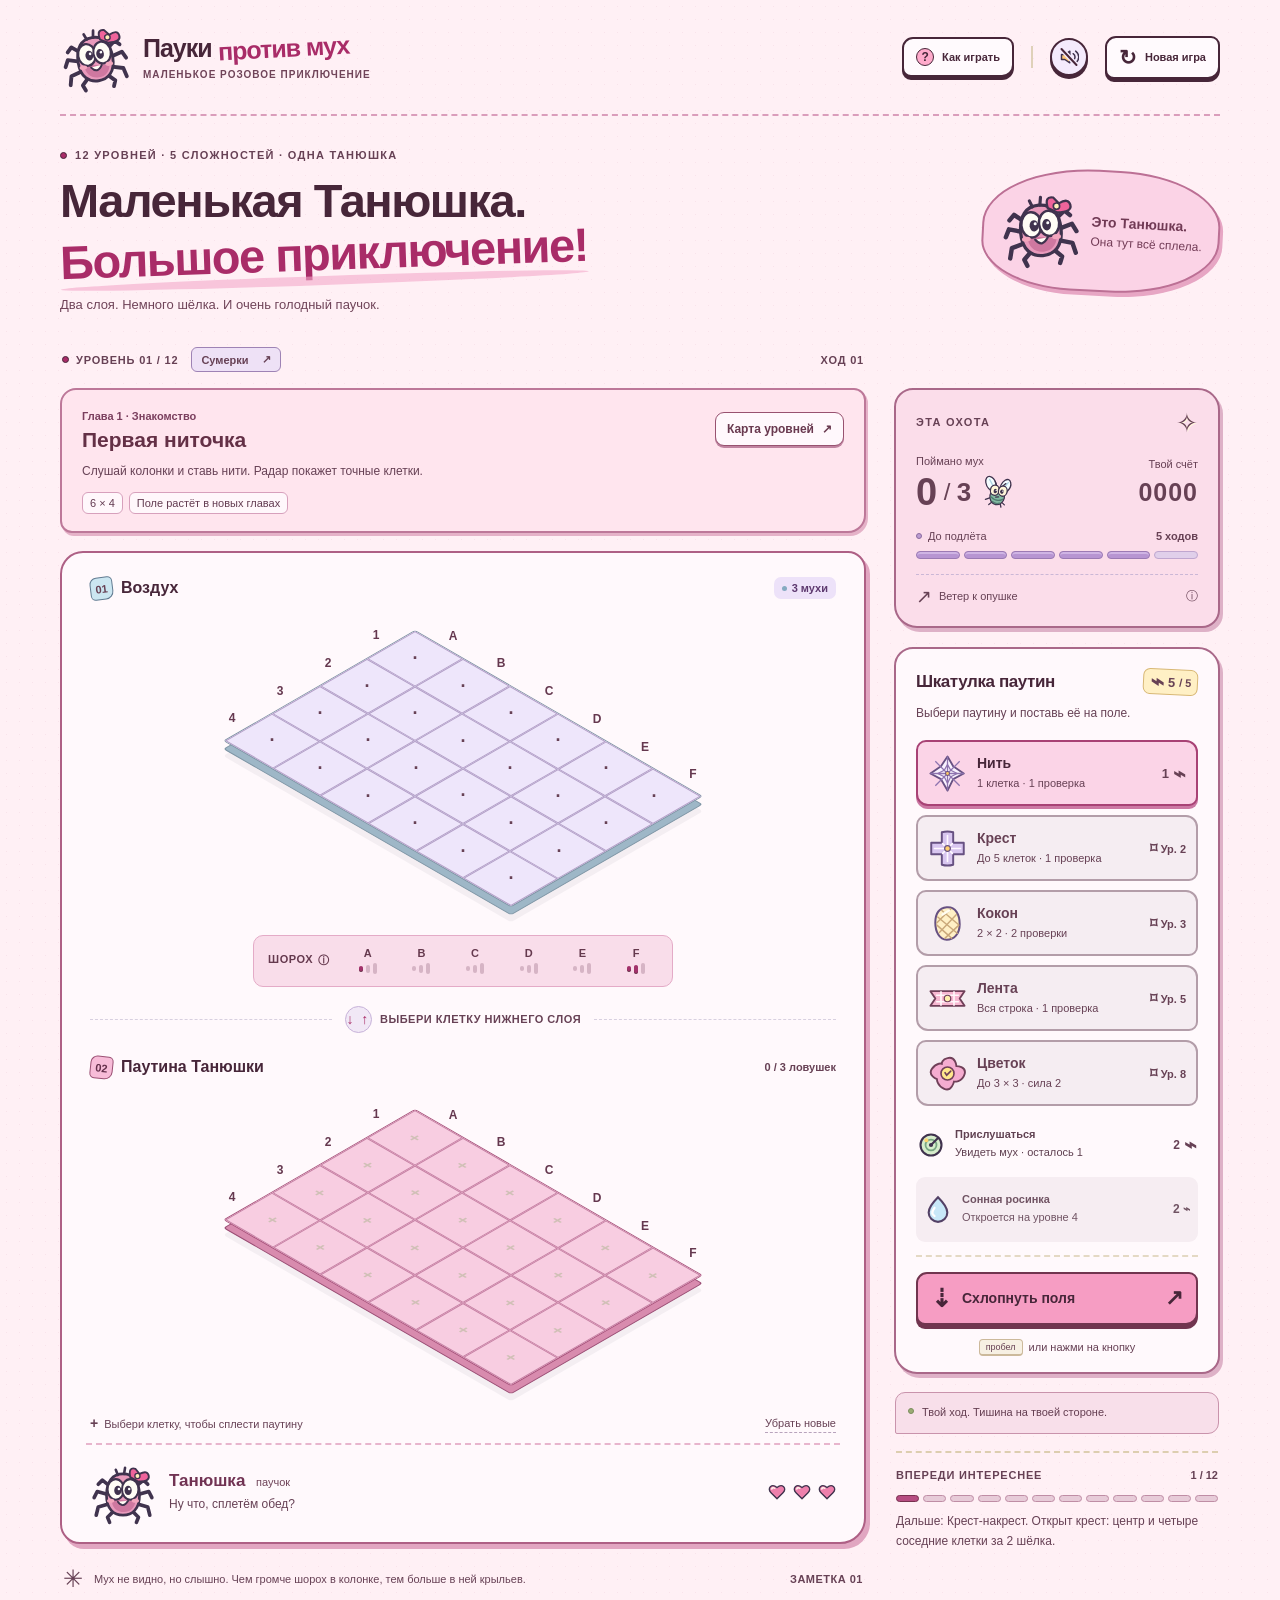
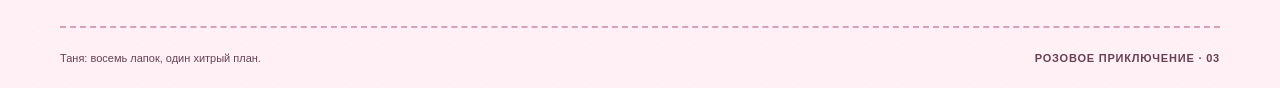
==== commit 62cf9a84: "prp" ====
--- a/index.html
+++ b/index.html
@@ -3,9 +3,9 @@
 <head>
   <meta charset="UTF-8">
   <meta name="viewport" content="width=device-width, initial-scale=1">
-  <meta name="theme-color" content="#fff6df">
-  <meta name="description" content="Паук и мухи — маленькая тактическая игра о шорохах, паутине и подходящем моменте. Играйте прямо в браузере.">
-  <title>Паук и мухи — маленькая охота</title>
+  <meta name="theme-color" content="#fff0f5">
+  <meta name="description" content="Пауки против мух — изометрическая тактическая игра про паучка Таню, скрытых мух и ловушки. Играйте прямо в браузере.">
+  <title>Пауки против мух — приключение Танюшки</title>
   <link rel="stylesheet" href="styles.css">
   <script src="game-core.js" defer></script>
   <script src="game.js" defer></script>
@@ -15,10 +15,10 @@
     <defs>
       <symbol id="icon-spider" viewBox="0 0 64 64">
         <g fill="none" stroke="#40334e" stroke-width="3.5" stroke-linecap="round" stroke-linejoin="round"><path d="m22 28-10-8-4 4m13 11L7 31l-3 6m18 5L8 46l-2 8m20-7-9 9 2 5m23-33 10-8 4 4M43 35l14-4 3 6m-18 5 14 4 2 8m-20-7 9 9-2 5"/></g>
-        <path d="M16 35c0-14 6-21 16-21s16 7 16 21c0 13-7 19-16 19s-16-6-16-19Z" fill="#a483d9" stroke="#40334e" stroke-width="2.6"/>
-        <path d="M21 38c0 9 5 13 12 13 6 0 10-4 11-10" fill="#8d65c1"/>
+        <path d="M16 35c0-14 6-21 16-21s16 7 16 21c0 13-7 19-16 19s-16-6-16-19Z" fill="#e99abc" stroke="#40334e" stroke-width="2.6"/>
+        <path d="M21 38c0 9 5 13 12 13 6 0 10-4 11-10" fill="#cf78a0"/>
         <path d="m27 15-2-5m8 4 1-6m4 7 5-4" fill="none" stroke="#40334e" stroke-width="2.5" stroke-linecap="round"/>
-        <ellipse cx="25" cy="29" rx="8" ry="10" fill="#fffdf5" stroke="#40334e" stroke-width="2"/><ellipse cx="39" cy="29" rx="8" ry="10" fill="#fffdf5" stroke="#40334e" stroke-width="2"/>
+        <path d="M39 17q-2-10 5-8l4 5q8-4 9 2t-11 5Z" fill="#ef649b" stroke="#40334e" stroke-width="1.8"/><circle cx="46" cy="16" r="2.5" fill="#fff0b9" stroke="#40334e" stroke-width="1.3"/><ellipse cx="25" cy="29" rx="8" ry="10" fill="#fffdf5" stroke="#40334e" stroke-width="2"/><ellipse cx="39" cy="29" rx="8" ry="10" fill="#fffdf5" stroke="#40334e" stroke-width="2"/>
         <ellipse cx="27" cy="30" rx="3.5" ry="4.5" fill="#40334e"/><ellipse cx="37" cy="30" rx="3.5" ry="4.5" fill="#40334e"/><circle cx="28" cy="28.5" r="1.2" fill="white"/><circle cx="38" cy="28.5" r="1.2" fill="white"/>
         <ellipse cx="20" cy="40" rx="3.5" ry="2" fill="#f3a6bd"/><ellipse cx="44" cy="40" rx="3.5" ry="2" fill="#f3a6bd"/><path d="M27 41q5 7 10-1" fill="#fffdf5" stroke="#40334e" stroke-width="1.8" stroke-linecap="round"/>
       </symbol>
@@ -35,15 +35,16 @@
       <symbol id="icon-radar" viewBox="0 0 24 24"><circle cx="12" cy="12" r="9" fill="#d6edcb" stroke="#40334e" stroke-width="1.8"/><circle cx="12" cy="12" r="4.7" fill="none" stroke="#78a681" stroke-width="1.5"/><path d="M12 12 18 6" stroke="#40334e" stroke-width="1.8" stroke-linecap="round"/><circle cx="12" cy="12" r="1.8" fill="#40334e"/><circle cx="8" cy="8" r="1.7" fill="#ffd36e"/></symbol>
       <symbol id="icon-volume" viewBox="0 0 24 24"><path d="M3 9h4l6-4v14l-6-4H3Z" fill="#ffc978" stroke="#40334e" stroke-width="1.8" stroke-linejoin="round"/><path d="M17 8c3 2 3 6 0 8m3-11c5 4 5 10 0 14" fill="none" stroke="#40334e" stroke-width="1.8" stroke-linecap="round"/></symbol>
       <symbol id="icon-heart" viewBox="0 0 24 24"><path d="M12 21 4 13C-2 7 5 0 12 6c7-6 14 1 8 7Z" fill="currentColor" stroke="#40334e" stroke-width="1.8" stroke-linejoin="round"/><path d="M5 8q1-3 4-1" fill="none" stroke="#fff8ee" stroke-width="2" stroke-linecap="round"/></symbol>
-      <symbol id="icon-leaf" viewBox="0 0 48 48"><path d="M6 40C0 17 18 4 42 6c3 26-13 38-36 34Z" fill="#a8cd86" stroke="#53694a" stroke-width="2.3"/><path d="m6 41 26-25M17 31l-2-12m10 4 12 1" fill="none" stroke="#53694a" stroke-width="2" stroke-linecap="round"/></symbol>
-      <symbol id="icon-flower" viewBox="0 0 48 48"><path d="M24 5c8 0 6 11 6 11s10-5 13 3c2 8-9 10-9 10s8 8 1 13-12-5-12-5-6 10-12 4c-6-5 2-12 2-12S2 26 5 19s12-3 12-3-2-11 7-11Z" fill="#fffcf1" stroke="#7a6b51" stroke-width="1.8"/><circle cx="24" cy="25" r="7" fill="#ffcd63" stroke="#7a6b51" stroke-width="1.6"/></symbol>
+      <symbol id="icon-ribbon" viewBox="0 0 48 48"><path d="M3 15h42l-6 9 6 9H3l6-9Z" fill="#f7b7d1" stroke="#704059" stroke-width="2.3" stroke-linejoin="round"/><path d="M10 20h28m-28 8h28M16 15v18m16-18v18" stroke="#fff8fb" stroke-width="2"/><circle cx="24" cy="24" r="4" fill="#fff0ae" stroke="#704059" stroke-width="1.5"/></symbol>
+      <symbol id="icon-blossom" viewBox="0 0 48 48"><path d="M24 5c10-3 11 10 11 10s13 0 10 10-13 9-13 9-3 13-12 9-9-12-9-12S-1 26 5 18s12-6 12-6 0-6 7-7Z" fill="#f5acd0" stroke="#704059" stroke-width="2.3"/><circle cx="24" cy="24" r="8" fill="#ffe78c" stroke="#704059" stroke-width="2"/><path d="m21 23 2 3 5-5" fill="none" stroke="#704059" stroke-width="2" stroke-linecap="round"/></symbol>
+      <symbol id="icon-dew" viewBox="0 0 24 24"><path d="M12 2S4 10 4 15a8 8 0 0 0 16 0c0-5-8-13-8-13Z" fill="#c8e8f8" stroke="#534166" stroke-width="1.8"/><path d="M9 11c-3 4-2 6 0 7" fill="none" stroke="white" stroke-width="2" stroke-linecap="round"/></symbol>
+      <symbol id="icon-leaf" viewBox="0 0 48 48"><path d="M7 39C2 14 22 4 41 7c2 23-12 36-34 32Z" fill="#94b98a" stroke="#425f43" stroke-width="2.4"/><path d="m8 39 25-25M18 29l-2-12m10 4 10 2" fill="none" stroke="#425f43" stroke-width="2"/></symbol>
     </defs>
   </svg>
 
-  <div class="garden-decoration" aria-hidden="true"><svg class="garden-leaf leaf-left"><use href="#icon-leaf"/></svg><svg class="garden-leaf leaf-right"><use href="#icon-leaf"/></svg><svg class="garden-flower"><use href="#icon-flower"/></svg></div>
   <div class="app-shell">
     <header class="site-header">
-      <a class="brand" href="./index.html" aria-label="Паук и мухи — главная"><span class="brand-symbol"><svg><use href="#icon-spider"/></svg></span><span>паук <i>&</i> мухи<span class="brand-caption">МАЛЕНЬКАЯ ОХОТА</span></span></a>
+      <a class="brand" href="./index.html" aria-label="Пауки против мух — главная"><span class="brand-symbol"><svg><use href="#icon-spider"/></svg></span><span>Пауки <i>против мух</i><span class="brand-caption">МАЛЕНЬКОЕ РОЗОВОЕ ПРИКЛЮЧЕНИЕ</span></span></a>
       <nav class="header-actions" aria-label="Настройки игры">
         <button class="text-button" id="help-button"><span class="question-icon">?</span><span>Как играть</span></button>
         <span class="header-divider"></span>
@@ -54,42 +55,27 @@
 
     <main>
       <section class="intro" aria-labelledby="game-title">
-        <div class="intro-copy"><div class="eyebrow"><span class="live-dot"></span> МАЛЕНЬКИЙ ПАУК. БОЛЬШИЕ ПЛАНЫ.</div><h1 id="game-title">Тут кто-то<br><em>попадётся!</em><span class="title-spark" aria-hidden="true">✷</span></h1><p>Немного хитрости, немного шёлка… и обед готов!</p></div>
-        <div class="intro-art" aria-hidden="true">
-          <svg class="cartoon-scene" viewBox="0 0 380 230">
-            <path d="M37 115C28 46 96 8 166 19s144-1 172 72-20 118-97 114S51 216 37 115Z" fill="#e9e2f4"/>
-            <path d="M73 20v57" stroke="#776488" stroke-width="2" stroke-dasharray="4 4"/>
-            <path d="M196 132c45 5 96-15 103-51 6-33-36-43-46-21s20 37 40 19" fill="none" stroke="#9b89ad" stroke-width="2" stroke-dasharray="5 6" stroke-linecap="round"/>
-            <g class="scene-spider"><use href="#icon-spider" x="14" y="66" width="118" height="118"/></g>
-            <g class="scene-fly"><use href="#icon-fly" x="240" y="38" width="99" height="99"/></g>
-            <path d="M129 41q-8-28 19-31h114q23 0 21 23t-23 24h-91l-23 18 4-18q-17 0-21-16Z" fill="#fffdf3" stroke="#40334e" stroke-width="2.5" stroke-linejoin="round"/>
-            <text x="207" y="39" text-anchor="middle" fill="#40334e" font-family="Trebuchet MS,Arial,sans-serif" font-size="15" font-weight="700">Я только мимо!</text>
-            <path d="M114 161q-5-15 16-18h93q20 1 19 19t-20 20h-80l-18 11 3-13q-12-2-13-19Z" fill="#ffdd88" stroke="#40334e" stroke-width="2.5" stroke-linejoin="round"/>
-            <text x="177" y="169" text-anchor="middle" fill="#40334e" font-family="Trebuchet MS,Arial,sans-serif" font-size="14" font-weight="700">Ага, конечно.</text>
-            <use href="#icon-leaf" x="290" y="156" width="52" height="52" transform="rotate(15 316 182)"/>
-            <use href="#icon-flower" x="268" y="179" width="31" height="31"/>
-            <path d="m331 23 3 10m8-8-7 10m18 3-12 1M17 51l-5-5m8-4-2-8" stroke="#9e80c5" stroke-width="3" stroke-linecap="round"/>
-            <circle cx="180" cy="213" r="3" fill="#c6b1dc"/><circle cx="357" cy="131" r="4" fill="#e9b969"/>
-          </svg>
-        </div>
+        <div class="intro-copy"><div class="eyebrow"><span class="live-dot"></span> 12 УРОВНЕЙ · 5 СЛОЖНОСТЕЙ · ОДНА ТАНЮШКА</div><h1 id="game-title">Маленькая Танюшка.<br><em>Большое приключение!</em></h1><p>Два слоя. Немного шёлка. И очень голодный паучок.</p></div>
+        <div class="intro-character" aria-hidden="true"><svg><use href="#icon-spider"/></svg><span>Это Танюшка.<small>Она тут всё сплела.</small></span></div>
       </section>
 
-      <section class="game-layout" aria-label="Игра Паук и мухи">
+      <section class="game-layout" aria-label="Игра Пауки против мух">
         <div class="play-column">
-          <div class="arena-toolbar"><div class="wave-marker"><span class="live-dot"></span><span id="wave-label">ВОЛНА 01 / 05</span></div><button class="difficulty-tag" id="difficulty-button">Сумерки <span>↗</span></button><span class="turn-label" id="turn-label">ХОД 01</span></div>
+          <div class="arena-toolbar"><div class="wave-marker"><span class="live-dot"></span><span id="wave-label">УРОВЕНЬ 01 / 12</span></div><button class="difficulty-tag" id="difficulty-button">Сумерки <span>↗</span></button><span class="turn-label" id="turn-label">ХОД 01</span></div>
+          <div class="level-brief"><div><span class="chapter-label" id="chapter-label">Глава 1 · Знакомство</span><h2 id="level-name">Первая ниточка</h2></div><button class="map-button" id="map-button">Карта уровней <span>↗</span></button><p id="level-tip">Слушай колонки и ставь нити.</p><div class="mechanic-tags"><span id="board-size">6 × 4</span><span class="board-growth-hint">Поле растёт в новых главах</span></div><div class="mechanic-tags" id="mechanic-tags"></div></div>
           <div class="arena" id="arena">
             <section class="board-section air-section" aria-labelledby="air-title">
               <div class="board-heading"><h2 id="air-title"><span class="layer-number">01</span> Воздух <span class="board-subtitle">они где-то здесь</span></h2><span class="board-badge"><span class="tiny-dot"></span> <span id="air-count">3 мухи</span></span></div>
-              <div class="board-wrap"><div class="coordinate-row" aria-hidden="true"><span>A</span><span>B</span><span>C</span><span>D</span><span>E</span><span>F</span></div><div class="coordinate-col" aria-hidden="true"><span>1</span><span>2</span><span>3</span><span>4</span></div><div class="grid air-grid" id="air-grid" role="img" aria-label="Воздушное поле: положение мух скрыто"></div><div class="air-veil" aria-hidden="true"><span class="veil-speck speck-one"></span><span class="veil-speck speck-two"></span><span class="veil-speck speck-three"></span></div></div>
+              <div class="board-wrap"><div class="iso-plane"><div class="coordinate-row" aria-hidden="true"><span>A</span><span>B</span><span>C</span><span>D</span><span>E</span><span>F</span></div><div class="coordinate-col" aria-hidden="true"><span>1</span><span>2</span><span>3</span><span>4</span></div><div class="grid air-grid" id="air-grid" role="img" aria-label="Воздушное поле: положение мух скрыто"></div><div class="air-veil" aria-hidden="true"><span class="veil-speck speck-one"></span><span class="veil-speck speck-two"></span><span class="veil-speck speck-three"></span></div></div></div>
               <div class="noise-row"><span class="noise-label">ШОРОХ <span title="Индикаторы показывают количество мух в каждой колонке: от 0 до 3 и больше">ⓘ</span></span><div class="noise-meters" id="noise-meters"></div></div>
             </section>
-            <div class="merge-divider"><span></span><div id="merge-label"><span class="merge-arrows">↓ ↑</span> ДВА СЛОЯ. ОДИН МОМЕНТ.</div><span></span></div>
+            <div class="merge-divider"><span></span><div id="merge-label"><span class="merge-arrows">↓ ↑</span> <span id="selection-label">ВЫБЕРИ КЛЕТКУ НИЖНЕГО СЛОЯ</span></div><span></span></div>
             <section class="board-section web-section" aria-labelledby="web-title">
-              <div class="board-heading"><h2 id="web-title"><span class="layer-number">02</span> Паутина <span class="board-subtitle">твоя сторона</span></h2><span class="placement-count" id="placement-count">0 / 3 ловушки</span></div>
-              <div class="board-wrap"><div class="coordinate-row" aria-hidden="true"><span>A</span><span>B</span><span>C</span><span>D</span><span>E</span><span>F</span></div><div class="coordinate-col" aria-hidden="true"><span>1</span><span>2</span><span>3</span><span>4</span></div><div class="grid web-grid" id="web-grid" role="group" aria-label="Поле для размещения паутин"></div></div>
+              <div class="board-heading"><h2 id="web-title"><span class="layer-number">02</span> Паутина Танюшки <span class="board-subtitle">твой слой</span></h2><span class="placement-count" id="placement-count">0 / 3 ловушки</span></div>
+              <div class="board-wrap"><div class="iso-plane"><div class="coordinate-row" aria-hidden="true"><span>A</span><span>B</span><span>C</span><span>D</span><span>E</span><span>F</span></div><div class="coordinate-col" aria-hidden="true"><span>1</span><span>2</span><span>3</span><span>4</span></div><div class="grid web-grid" id="web-grid" role="group" aria-label="Поле Тани для размещения паутин"></div></div></div>
               <div class="web-board-caption"><span><span class="caption-cross">+</span> Выбери клетку, чтобы сплести паутину</span><button id="clear-button" class="clear-button" disabled>Убрать новые</button></div>
             </section>
-            <div class="spider-home"><span class="home-line"></span><svg class="home-spider" aria-hidden="true"><use href="#icon-spider"/></svg><span class="home-label" id="spider-caption">Ну что, сплетём обед?</span><div class="hearts" id="hearts" aria-label="3 жизни"></div></div>
+            <div class="spider-home"><svg class="home-spider" aria-hidden="true"><use href="#icon-spider"/></svg><div class="tanya-caption"><strong>Танюшка <span>паучок</span></strong><span class="home-label" id="spider-caption">Ну что, сплетём обед?</span></div><div class="hearts" id="hearts" aria-label="3 жизни"></div></div>
             <div class="result-banner" id="result-banner" role="status" aria-live="polite"></div>
           </div>
           <div class="field-note"><span class="note-symbol">✳</span><p id="field-note">Мух не видно, но слышно. Чем громче шорох в колонке, тем больше в ней крыльев.</p><span class="note-index">ЗАМЕТКА 01</span></div>
@@ -98,20 +84,23 @@
         <aside class="control-column" aria-label="Управление охотой">
           <section class="status-card"><div class="status-top"><span class="eyebrow">ЭТА ОХОТА</span><span class="small-spark">✧</span></div><div class="score-row"><div><span class="stat-label">Поймано мух</span><div class="catch-value"><span id="caught-count">0</span><span class="catch-divider">/</span><span id="total-flies">3</span><svg><use href="#icon-fly"/></svg></div></div><div class="score-stat"><span class="stat-label">Твой счёт</span><strong id="score">0000</strong></div></div><div class="threat-heading"><span><span class="threat-dot"></span> До подлёта</span><strong id="threat-label">5 ходов</strong></div><div class="threat-track" id="threat-track"></div><div class="wind-line"><span id="wind-icon">↗</span><span id="wind-label">Ветер на восток</span><span class="wind-help" title="После проверки мухи чаще смещаются по ветру, но могут полететь и в другую сторону">ⓘ</span></div></section>
 
-          <section class="tool-card"><div class="tool-title"><h2>Сплетём что-нибудь?</h2><span class="silk-counter" title="Шёлк восстанавливается в начале каждого хода"><span class="silk-icon">⌁</span><span id="silk-count">5</span><span class="silk-max" id="silk-max">/ 5</span></span></div><p class="section-hint">Выбери паутину и поставь её на поле.</p><div class="trap-list" id="trap-list"></div><button class="radar-button" id="radar-button"><svg><use href="#icon-radar"/></svg><span><strong>Прислушаться</strong><small id="radar-caption">Увидеть мух · 1 раз за волну</small></span><span class="radar-price">2 <span>⌁</span></span></button><div class="action-area"><button class="merge-button" id="merge-button"><span class="button-merge-icon">⇣</span><span>Схлопнуть поля</span><span class="button-arrow">↗</span></button><div class="keyboard-hint"><kbd>пробел</kbd><span>или нажми на кнопку</span></div></div></section>
+          <section class="tool-card"><div class="tool-title"><h2>Шкатулка паутин</h2><span class="silk-counter" title="Шёлк восстанавливается в начале каждого хода"><span class="silk-icon">⌁</span><span id="silk-count">5</span><span class="silk-max" id="silk-max">/ 5</span></span></div><p class="section-hint">Выбери паутину и поставь её на поле.</p><div class="trap-list" id="trap-list"></div><button class="radar-button" id="radar-button"><svg><use href="#icon-radar"/></svg><span><strong>Прислушаться</strong><small id="radar-caption">Увидеть мух · 1 раз за волну</small></span><span class="radar-price">2 <span>⌁</span></span></button><button class="radar-button freeze-button" id="freeze-button" disabled><svg aria-hidden="true"><use href="#icon-dew"/></svg><span><strong>Сонная росинка</strong><small id="freeze-caption">Откроется на уровне 4</small></span><span class="radar-price">2 ⌁</span></button><div class="action-area"><button class="merge-button" id="merge-button"><span class="button-merge-icon">⇣</span><span>Схлопнуть поля</span><span class="button-arrow">↗</span></button><div class="keyboard-hint"><kbd>пробел</kbd><span>или нажми на кнопку</span></div></div></section>
           <div class="turn-note" id="turn-note" aria-live="polite"><span class="note-orb"></span><span>Твой ход. Тишина на твоей стороне.</span></div>
-          <div class="progress-card"><div><span class="eyebrow">ВПЕРЕДИ ИНТЕРЕСНЕЕ</span><span id="progress-count">1 / 5</span></div><div class="wave-progress" id="wave-progress"></div><p id="progress-hint">Во второй волне откроется паутина «Крест».</p></div>
+          <div class="progress-card"><div><span class="eyebrow">ВПЕРЕДИ ИНТЕРЕСНЕЕ</span><span id="progress-count">1 / 12</span></div><div class="wave-progress" id="wave-progress"></div><p id="progress-hint">Во второй волне откроется паутина «Крест».</p></div>
         </aside>
       </section>
-      <footer><span>Восемь лапок. Один хитрый план.</span><span>МАЛЕНЬКАЯ ЛЕСНАЯ ИГРА <svg class="footer-flower" aria-hidden="true"><use href="#icon-flower"/></svg> ДЕМО 01</span></footer>
+      <footer><span>Таня: восемь лапок, один хитрый план.</span><span>РОЗОВОЕ ПРИКЛЮЧЕНИЕ · 03</span></footer>
     </main>
   </div>
 
-  <dialog id="help-dialog" class="modal"><button class="modal-close" data-close aria-label="Закрыть">×</button><span class="eyebrow">РУКОВОДСТВО МАЛЕНЬКОГО ХИЩНИКА</span><h2>Слушай. Плети. Лови.</h2><p class="modal-lead">Два поля — это два слоя одного пространства. При схлопывании клетки с одинаковыми координатами совпадают.</p><ol class="rules-list"><li><span>01</span><div><strong>Прислушайся к воздуху</strong><p>Мухи скрыты. Полоски шороха показывают их количество в каждой колонке: 0, 1, 2 или 3 и больше. Радар за 2 шёлка раскрывает точные клетки до конца хода.</p></div></li><li><span>02</span><div><strong>Расставь до трёх ловушек</strong><p>Выбери паутину справа, затем клетки нижнего поля. Повторный клик убирает ловушку. За новую вернётся шёлк; старый кокон можно снять без возврата.</p></div></li><li><span>03</span><div><strong>Схлопни поля</strong><p>Совпавшие с паутиной мухи пойманы! Остальные перелетают на соседнюю клетку и становятся на ход ближе. Долетевшая муха отнимает одну жизнь.</p></div></li><li><span>04</span><div><strong>Переживи пять волн</strong><p>Каждый ход шёлк восстанавливается. Между волнами выбирай улучшение. Крест ловит на пяти клетках, кокон занимает квадрат 2 × 2 и держится две проверки. Ловушки не пересекаются.</p></div></li></ol><div class="rules-footer">Много мух за один ход → больше очков.<br>Стрелки перемещают выбор по полю. Enter ставит паутину.</div><button class="primary-button" data-close>Пора на охоту <span>↗</span></button></dialog>
+  <dialog id="help-dialog" class="modal"><button class="modal-close" data-close aria-label="Закрыть">×</button><span class="eyebrow">РУКОВОДСТВО МАЛЕНЬКОГО ХИЩНИКА</span><h2>Слушай. Плети. Лови.</h2><p class="modal-lead">Перед тобой два изометрических слоя: воздух с мухами и паутина Танюшки. Ромбики с одинаковыми координатами лежат друг над другом и совпадают при схлопывании.</p><ol class="rules-list"><li><span>01</span><div><strong>Прислушайся к воздуху</strong><p>Мухи скрыты. Полоски шороха показывают их количество в каждой колонке: 0, 1, 2 или 3 и больше. Радар за 2 шёлка раскрывает точные клетки до конца хода.</p></div></li><li><span>02</span><div><strong>Сплети ловушки</strong><p>Выбери паутину в шкатулке, затем клетки нижнего поля. Начальный лимит — 3 ловушки, с улучшениями — до 5. Повторный клик убирает ловушку. За новую вернётся шёлк; старый кокон можно снять без возврата.</p></div></li><li><span>03</span><div><strong>Схлопни поля</strong><p>Совпавшие с паутиной мухи пойманы! Остальные перелетают на новые клетки и становятся на ход ближе к Тане. Долетевшая муха отнимает у неё одну жизнь.</p></div></li><li><span>04</span><div><strong>Пройди двенадцать уровней</strong><p>Каждый ход шёлк восстанавливается. Между уровнями выбирай улучшение. Новые паутины, виды мух и погода открываются постепенно — подсказка над полем объясняет каждую механику. Вся кампания видна на карте уровней. В главах 2 и 3 поле растёт: 6 × 4 → 7 × 5 → 8 × 6. Вместе с ним растёт запас шёлка.</p></div></li></ol><div class="rules-footer">Много мух за один ход → больше очков.<br>Стрелки перемещают выбор по полю. Enter ставит паутину.</div><button class="primary-button" data-close>Пора на охоту <span>↗</span></button><details class="mechanics-guide"><summary>Новые мухи и механики</summary><p><b>Шустрик »</b> делает до двух шагов. <b>Бронежужжа ◆</b> выдерживает два удара. <b>Королева ♛</b> — три удара и отнимает две жизни. Удар по броне оглушает: муха остаётся видимой, не двигается и не приближается эту проверку.</p><p><b>Росинка</b> за 2 шёлка останавливает движение и подлёт всех мух на одну проверку. <b>Туман</b> скрывает количество мух в колонке, но радар работает. <b>Листья</b> запрещают размещение любой части ловушки. <b>Порывы</b> дают каждой мухе ещё один шаг.</p><p><b>Лента</b> за 3 шёлка ловит всю строку. <b>Цветок</b> за 4 шёлка накрывает до 3 × 3 клеток и наносит два удара. Обе паутины действуют одну проверку.</p></details></dialog>
 
-  <dialog id="new-game-dialog" class="modal new-game-modal"><button class="modal-close" data-close aria-label="Закрыть">×</button><span class="eyebrow">У КАЖДОЙ ОХОТЫ СВОЙ РИТМ</span><h2>Каким будет вечер?</h2><p class="modal-lead">Выбери сложность. Начнётся новая охота с первой волны.</p><div class="difficulty-options"><button class="difficulty-option" data-difficulty="easy"><span class="difficulty-symbol">☼</span><span><strong>Тёплый вечер</strong><small>4 жизни · 6 шёлка · больше времени</small></span></button><button class="difficulty-option selected" data-difficulty="normal"><span class="difficulty-symbol">◐</span><span><strong>Сумерки</strong><small>3 жизни · 5 шёлка · золотая середина</small></span></button><button class="difficulty-option" data-difficulty="hard"><span class="difficulty-symbol">☾</span><span><strong>Глубокая ночь</strong><small>2 жизни · 5 шёлка · мухи быстрее</small></span></button></div><button class="primary-button" id="start-game-button">Начать охоту <span>↗</span></button><p class="record-line" id="record-line">Твой рекорд: 0</p></dialog>
+  <dialog id="new-game-dialog" class="modal new-game-modal"><button class="modal-close" data-close aria-label="Закрыть">×</button><span class="eyebrow">У КАЖДОЙ ОХОТЫ СВОЙ РИТМ</span><h2>Каким будет вечер?</h2><p class="modal-lead">Выбери сложность. Начнётся новая охота с первой волны.</p><div class="difficulty-options"><button class="difficulty-option" data-difficulty="easy"><span class="difficulty-symbol">☼</span><span><strong>Тёплый вечер</strong><small>4 жизни · 6 шёлка · больше времени</small></span></button><button class="difficulty-option selected" data-difficulty="normal"><span class="difficulty-symbol">◐</span><span><strong>Сумерки</strong><small>3 жизни · 5 шёлка · золотая середина</small></span></button><button class="difficulty-option" data-difficulty="hard"><span class="difficulty-symbol">☾</span><span><strong>Глубокая ночь</strong><small>2 жизни · 5 шёлка · меньше времени</small></span></button><button class="difficulty-option" data-difficulty="expert"><span class="difficulty-symbol">ϟ</span><span><strong>Гроза в саду</strong><small>2 жизни · 4 шёлка · увеличенный рой</small></span></button><button class="difficulty-option" data-difficulty="nightmare"><span class="difficulty-symbol">♛</span><span><strong>Жужж-кошмар</strong><small>1 жизнь · 4 шёлка · только для смелых</small></span></button></div><button class="primary-button" id="start-game-button">Начать охоту <span>↗</span></button><p class="record-line" id="record-line">Твой рекорд: 0</p></dialog>
 
   <dialog id="wave-dialog" class="modal wave-modal"><span class="eyebrow" id="wave-dialog-eyebrow">МОЖНО ВЫДОХНУТЬ</span><div class="celebration-icon"><svg><use href="#icon-web"/></svg></div><h2 id="wave-dialog-title">Воздух стал тише.</h2><p class="modal-lead" id="wave-dialog-description"></p><div class="wave-summary" id="wave-summary"></div><div id="upgrade-section"><h3>Маленькое преимущество на всю охоту</h3><div class="upgrade-options" id="upgrade-options"></div></div><button class="primary-button" id="next-wave-button">Следующая волна <span>↗</span></button></dialog>
+  <dialog id="map-dialog" class="modal campaign-modal"><button class="modal-close" data-close aria-label="Закрыть">×</button><span class="eyebrow">ПРИКЛЮЧЕНИЕ ТАНЮШКИ</span><h2>Впереди столько жужжания!</h2><p class="modal-lead">12 уровней в трёх главах. Выбирай карточку, чтобы узнать, что ждёт впереди.</p><div class="campaign-grid" id="campaign-grid"></div><div class="campaign-detail" id="campaign-detail" aria-live="polite"></div><button class="primary-button" data-close>Вернуться к Танюшке <span>↗</span></button></dialog>
+  <nav class="mobile-dock" aria-label="Быстрые действия"><label><span id="mobile-silk">Шёлк 5 / 5</span><select id="mobile-trap" aria-label="Выбрать паутину"></select></label><button id="mobile-radar" aria-label="Прислушаться за 2 шёлка"><svg aria-hidden="true"><use href="#icon-radar"/></svg><small>2 ⌁</small></button><button id="mobile-merge">Схлопнуть ⇣</button></nav>
+  <div id="particle-layer" aria-hidden="true"></div>
   <div class="toast" id="toast" role="status" aria-live="polite"></div>
 </body>
 </html>
--- a/styles.css
+++ b/styles.css
@@ -1,42 +1,37 @@
 /* A little paper-and-ink woodland. All artwork is local, scalable SVG. */
 :root {
   color-scheme: light;
-  --bg: #fff6df;
-  --paper: #fffdf5;
-  --ink: #40334e;
-  --text: #40334e;
-  --muted: #7d6e80;
-  --purple: #8964b9;
+  --bg: #fff0f5;
+  --paper: #fffafd;
+  --ink: #472639;
+  --text: #472639;
+  --muted: #704459;
+  --purple: #a92c68;
   --purple-light: #e9def6;
   --sky: #dcedf5;
   --grass: #e2edc4;
-  --yellow: #ffda79;
+  --yellow: #ffaacb;
   --coral: #ed8b87;
   --line: #dfd1b9;
   --sans: "Trebuchet MS", "Arial Rounded MT Bold", "Segoe UI", Arial, sans-serif;
   --round: "Arial Rounded MT Bold", "Trebuchet MS", "Segoe UI", Arial, sans-serif;
-  --shadow: 4px 5px 0 #40334e;
+  --shadow: 0 4px 0 #ddb1c8;
 }
 * { box-sizing: border-box; }
-body { margin: 0; background: var(--bg); color: var(--ink); font: 14px var(--sans); -webkit-font-smoothing: antialiased; background-image: radial-gradient(#b69a6530 .7px, transparent .7px); background-size: 8px 8px; }
+body { margin: 0; background: var(--bg); color: var(--ink); font: 14px var(--sans); -webkit-font-smoothing: antialiased; }
 button, a { -webkit-tap-highlight-color: transparent; touch-action: manipulation; }
 button { font: inherit; color: inherit; cursor: pointer; border: 0; }
 button:disabled { cursor: not-allowed; }
 button:focus-visible, a:focus-visible { outline: 3px solid var(--purple); outline-offset: 5px; }
 svg { width: 24px; height: 24px; }
 .svg-library { position: absolute; width: 0; height: 0; overflow: hidden; }
-.garden-decoration { position: absolute; inset: 0 0 auto; height: 850px; overflow: hidden; pointer-events: none; z-index: -1; }
-.garden-leaf { position: absolute; opacity: .75; }
-.leaf-left { left: -37px; top: 280px; width: 110px; height: 110px; transform: rotate(45deg); }
-.leaf-right { right: -31px; top: 690px; width: 110px; height: 110px; transform: rotate(-90deg); }
-.garden-flower { position: absolute; left: 19px; top: 400px; width: 36px; height: 36px; transform: rotate(18deg); }
 .app-shell { width: min(1160px, calc(100% - 96px)); margin: 0 auto; }
-.site-header { min-height: 105px; display: flex; align-items: center; justify-content: space-between; gap: 20px; border-bottom: 2px dashed #d5c5a7; }
+.site-header { min-height: 90px; display: flex; align-items: center; justify-content: space-between; gap: 20px; border-bottom: 1.5px solid #ded9e1; }
 .brand { display: flex; align-items: center; gap: 13px; color: var(--ink); text-decoration: none; font: 900 27px/1.1 var(--round); letter-spacing: -1px; }
 .brand-symbol { width: 58px; height: 60px; transform: rotate(-9deg); }
 .brand-symbol svg { width: 100%; height: 100%; }
 .brand i { color: var(--purple); font-style: normal; }
-.brand-caption { display: block; font: 800 8px var(--sans); letter-spacing: 2.6px; color: var(--muted); margin-top: 9px; }
+.brand-caption { display: block; font: 800 11px var(--sans); letter-spacing: 2.6px; color: var(--muted); margin-top: 9px; }
 .header-actions { display: flex; align-items: center; gap: 17px; }
 .text-button { display: flex; align-items: center; gap: 8px; background: var(--paper); border: 2px solid var(--ink); border-radius: 11px 9px 12px 9px; padding: 9px 12px; font-size: 11px; font-weight: 800; box-shadow: 0 3px 0 var(--ink); transition: transform .15s, box-shadow .15s; }
 .text-button:hover:not(:disabled) { background: #ffedbe; transform: translateY(-2px) rotate(-1deg); box-shadow: 0 5px 0 var(--ink); }
@@ -49,182 +44,212 @@
 .sound-slash { display: none; position: absolute; width: 2px; height: 24px; background: var(--ink); transform: rotate(-43deg); box-shadow: 0 0 0 1.5px #f4eafc; border-radius: 2px; }
 .muted .sound-slash { display: block; }
 .restart-icon { font-size: 21px; line-height: 1; }
-.intro { display: flex; align-items: center; justify-content: space-between; gap: 30px; padding: 30px 0 24px; }
+.intro { display: flex; align-items: center; justify-content: space-between; gap: 24px; padding: 30px 0 24px; }
 .intro-copy { position: relative; z-index: 1; }
-.eyebrow { display: flex; align-items: center; gap: 8px; color: var(--muted); font-size: 9px; font-weight: 800; letter-spacing: 1.3px; line-height: 1.4; }
-.intro .eyebrow { display: inline-flex; color: #725086; background: #ebdff5; border: 1.5px solid #bca3d1; border-radius: 6px; padding: 6px 9px; transform: rotate(-2deg); }
+.eyebrow { display: flex; align-items: center; gap: 8px; color: var(--muted); font-size: 11px; font-weight: 800; letter-spacing: 1.3px; line-height: 1.4; }
+.intro .eyebrow { display: inline-flex; color: #674155; font-size: 11px; letter-spacing: 1.3px; }
 .live-dot { display: inline-block; width: 7px; height: 7px; flex-shrink: 0; background: var(--purple); border: 1px solid var(--ink); border-radius: 50%; }
-h1 { position: relative; display: table; font: 900 clamp(39px, 4.5vw, 60px)/1.02 var(--round); letter-spacing: -2.5px; margin: 18px 0 16px; }
-h1 em { position: relative; display: inline-block; font-style: normal; color: var(--purple); transform: rotate(-3deg); z-index: 0; }
-h1 em::after { content: ""; position: absolute; z-index: -1; height: 12px; background: var(--yellow); left: -3px; right: -9px; bottom: 1px; border-radius: 40% 30% 50% 20%; transform: rotate(1deg); }
-.title-spark { position: absolute; right: -53px; top: 39px; color: #eaa958; font-size: 40px; transform: rotate(15deg); -webkit-text-stroke: 1px #b38344; }
-.intro p { font-size: 12px; color: #827082; margin: 0; line-height: 1.65; }
-.intro-art { width: 360px; height: 220px; flex-shrink: 0; margin-right: 25px; }
-.cartoon-scene { width: 100%; height: 100%; overflow: visible; }
-.scene-fly { transform-origin: 290px 90px; animation: fly-bob 3.2s ease-in-out infinite; }
-.scene-spider { transform-origin: 74px 70px; animation: spider-swing 4s ease-in-out infinite; }
+h1 { font: 900 clamp(28px, 3.2vw, 41px)/1.15 var(--round); letter-spacing: -1.5px; margin: 12px 0 10px; }
+h1 em { font-style: normal; color: var(--purple); }
+h1 em::after { content: none; }
+.intro p { font-size: 12px; color: #674155; margin: 0; line-height: 1.65; }
 .game-layout { display: grid; grid-template-columns: minmax(0, 1fr) 326px; gap: 28px; align-items: start; }
 .arena-toolbar { min-height: 48px; display: flex; align-items: center; gap: 13px; padding: 0 2px 8px; }
-.wave-marker { display: flex; align-items: center; gap: 7px; font-size: 10px; font-weight: 900; letter-spacing: .8px; color: #745098; }
-.difficulty-tag { display: flex; align-items: center; gap: 13px; padding: 5px 9px; border: 1.5px solid #9e83b5; border-radius: 6px; background: #eee1f6; color: #795593; font-size: 10px; font-weight: 700; }
+.wave-marker { display: flex; align-items: center; gap: 7px; font-size: 11px; font-weight: 900; letter-spacing: .8px; color: #674155; }
+.difficulty-tag { display: flex; align-items: center; gap: 13px; padding: 5px 9px; border: 1.5px solid #9e83b5; border-radius: 6px; background: #eee1f6; color: #674155; font-size: 11px; font-weight: 700; }
 .difficulty-tag:hover:not(:disabled) { background: #dfc8f2; }
 .difficulty-tag:disabled { opacity: .5; }
-.turn-label { margin-left: auto; color: #8b7567; font-size: 10px; font-weight: 800; letter-spacing: .8px; }
-.arena { position: relative; padding: 23px 24px 0; background: var(--paper); border: 3px solid var(--ink); border-radius: 22px 18px 24px 18px; box-shadow: var(--shadow); overflow: hidden; }
-.arena::before { content: ""; position: absolute; top: 0; left: 0; right: 0; height: 8px; background: repeating-linear-gradient(135deg, #f3e5c6, #f3e5c6 9px, #fffaf0 9px, #fffaf0 18px); }
+.turn-label { margin-left: auto; color: #674155; font-size: 11px; font-weight: 800; letter-spacing: .8px; }
+.arena { position: relative; padding: 24px 24px 0; background: #fff9fc; border: 1.5px solid #b77697; border-radius: 18px; box-shadow: var(--shadow); overflow: hidden; }
+.arena::before { content: none; }
 .board-section { position: relative; z-index: 2; transition: transform .6s cubic-bezier(.65, 0, .3, 1), opacity .5s; }
-.board-heading { display: flex; align-items: center; justify-content: space-between; gap: 10px; margin-bottom: 12px; padding-left: 22px; }
+.board-heading { display: flex; align-items: center; justify-content: space-between; gap: 10px; margin-bottom: 0; padding: 0 4px; }
 .board-heading h2 { display: flex; align-items: center; gap: 8px; margin: 0; font-size: 16px; font-weight: 900; }
-.layer-number { display: grid; place-items: center; width: 23px; height: 23px; font-size: 10px; border: 1.5px solid #617b91; border-radius: 7px 5px 8px 5px; background: #cbe6f1; color: #526c83; transform: rotate(-7deg); }
-.web-section .layer-number { background: #d8e6ad; color: #637744; border-color: #899965; transform: rotate(6deg); }
-.board-subtitle { color: #9c8d85; font-size: 10px; font-weight: 400; margin-left: 3px; }
-.board-badge { display: flex; align-items: center; gap: 5px; padding: 5px 8px; border-radius: 7px; background: #e4f1f5; color: #617b8b; font-size: 10px; font-weight: 700; white-space: nowrap; }
+.layer-number { display: grid; place-items: center; width: 23px; height: 23px; font-size: 11px; border: 1.5px solid #617b91; border-radius: 7px 5px 8px 5px; background: #cbe6f1; color: #674155; transform: rotate(-7deg); }
+.web-section .layer-number { background: #d8e6ad; color: #674155; border-color: #899965; transform: rotate(6deg); }
+.board-subtitle { color: #674155; font-size: 11px; font-weight: 400; margin-left: 3px; }
+.board-badge { display: flex; align-items: center; gap: 5px; padding: 5px 8px; border-radius: 7px; background: #e4f1f5; color: #674155; font-size: 11px; font-weight: 700; white-space: nowrap; }
 .tiny-dot { width: 5px; height: 5px; border-radius: 50%; background: #86aac1; }
-.board-wrap { position: relative; margin-left: 24px; padding-top: 20px; }
-.coordinate-row { position: absolute; top: 0; left: 0; width: 100%; display: grid; grid-template-columns: repeat(6, 1fr); text-align: center; font-size: 10px; font-weight: 800; color: #958293; }
-.coordinate-col { position: absolute; left: -24px; top: 20px; bottom: 0; display: grid; grid-template-rows: repeat(4, 1fr); align-items: center; font-size: 10px; font-weight: 800; color: #958293; }
-.grid { display: grid; grid-template-columns: repeat(6, 1fr); grid-template-rows: repeat(4, 45px); gap: 5px; }
-.air-cell, .web-cell { display: grid; place-items: center; position: relative; min-width: 0; border: 1.7px solid #9bafbb; border-radius: 8px 6px 8px 6px; transition: background .18s, border-color .18s, box-shadow .18s; }
-.air-cell:nth-child(3n), .web-cell:nth-child(3n) { border-radius: 5px 9px 5px 8px; }
-.air-cell { background: #dfeff5; box-shadow: inset 0 3px 0 #ffffff8c, 0 2px 0 #b2c6ce55; }
-.air-cell:nth-child(5n) { background: #e8f3f8; }
-.air-cell::after { content: "?"; font: 900 17px var(--round); color: #a8c2d06b; transform: rotate(-10deg); }
-.air-cell:nth-child(3n)::after { transform: rotate(12deg); }
+.board-wrap { position: relative; width: min(480px, calc(100% - 50px)); aspect-ratio: 1.7320508076; margin: 30px auto 28px; padding: 0; }
+.coordinate-row { position: absolute; z-index: 3; top: -23px; left: 0; width: 100%; height: 18px; display: grid; grid-template-columns: repeat(var(--columns, 6), 1fr); align-items: center; text-align: center; font-size: 11px; font-weight: 800; color: #674155; pointer-events: none; }
+.coordinate-col { position: absolute; z-index: 3; left: -23px; top: 0; bottom: 0; width: 16px; display: grid; grid-template-rows: repeat(var(--rows, 4), 1fr); align-items: center; text-align: center; font-size: 11px; font-weight: 800; color: #674155; pointer-events: none; }
+.grid { position: relative; display: grid; width: 100%; height: 100%; grid-template-columns: repeat(var(--columns, 6), minmax(0, 1fr)); grid-template-rows: repeat(var(--rows, 4), minmax(0, 1fr)); gap: 0; border: 1.5px solid #8095a5; border-radius: 3px; }
+.air-cell, .web-cell { display: grid; place-items: center; position: relative; min-width: 0; min-height: 0; border: .75px solid #a5b9c6; border-radius: 0; transition: background .18s, border-color .18s, box-shadow .18s; }
+.air-cell:nth-child(3n), .web-cell:nth-child(3n) { border-radius: 0; }
+.air-cell { background: #eee6fb; box-shadow: none; }
+.air-cell:nth-child(5n) { background: #eee6fb; }
+.air-cell::after { content: "·"; font: 900 18px var(--round); color: #674155; transform: matrix(.5, -.5, .8660254, .8660254, 0, 0); pointer-events: none; }
+.air-cell:nth-child(3n)::after { transform: matrix(.5, -.5, .8660254, .8660254, 0, 0); }
 .air-cell.revealed::after, .air-cell.caught::after { content: none; }
-.air-cell svg { width: 39px; height: 39px; animation: cell-fly .8s ease-in-out infinite alternate; filter: drop-shadow(0 2px 0 #8b9ca44a); }
+.air-cell svg { width: 40px; height: 40px; animation: cell-fly .8s ease-in-out infinite alternate; filter: drop-shadow(0 4px 0 #8b9ca42a); }
 .air-cell.revealed { background: #fff0bf; border-color: #caa965; }
 .air-cell.caught { background: #d2e9ac; border-color: #758e55; }
 .air-cell.caught svg { animation: caught-wiggle .3s ease-in-out 3; }
 .air-cell.escaped { background: #fbd3c7; border-color: #bf8676; }
-.air-cell.escaped::after { content: "!"; font-size: 27px; color: #c57463; transform: rotate(9deg); }
-.air-veil { position: absolute; inset: 20px 0 0; pointer-events: none; }
-.veil-speck { position: absolute; width: 32px; height: 9px; border-radius: 50%; background: #ffffff55; box-shadow: 8px -4px 0 -1px #ffffff66; animation: cloud-drift 8s ease-in-out infinite alternate; }
-.speck-one { top: 31%; left: 14%; }
-.speck-two { top: 60%; left: 66%; animation-delay: -3s; }
-.speck-three { top: 12%; left: 80%; width: 23px; animation-delay: -5s; }
-.noise-row { margin: 10px 0 0 24px; }
-.noise-label { display: none; }
-.noise-meters { display: grid; grid-template-columns: repeat(6, 1fr); gap: 5px; width: 100%; }
-.noise-meter { display: flex; gap: 3px; align-items: center; justify-content: center; height: 15px; cursor: help; }
+.air-cell.escaped::after { content: "!"; font-size: 27px; color: #674155; transform: rotate(9deg); }
+.air-veil { display: none; }
+.noise-row { display: flex; align-items: center; gap: 16px; max-width: 420px; margin: 2px auto 0; padding: 10px 14px; background: #f6dfec; border-radius: 10px; }
+.noise-label { display: flex; gap: 5px; font-size: 11px; font-weight: 800; letter-spacing: .6px; color: #674155; }
+.noise-meters { display: grid; grid-template-columns: repeat(var(--columns, 6), 1fr); gap: 10px; width: 100%; }
+.noise-meter { display: flex; flex-direction: column; gap: 4px; align-items: center; justify-content: center; height: 30px; cursor: help; }
 .noise-bar { width: 4px; height: 5px; background: #e4d8e8; border-radius: 2px; }
 .noise-bar:nth-child(2) { height: 8px; }
 .noise-bar:nth-child(3) { height: 11px; }
 .noise-bar.lit { background: #9b7cbd; box-shadow: 0 1px 0 #675480; }
-.merge-divider { display: flex; align-items: center; gap: 13px; margin: 19px 0 20px 24px; transition: opacity .3s; }
-.merge-divider > span { flex: 1; border-top: 2px dashed #e1d3bc; }
-.merge-divider > div { display: flex; align-items: center; gap: 8px; color: #a19084; font-size: 8px; font-weight: 800; letter-spacing: .6px; white-space: nowrap; }
+.merge-divider { display: flex; align-items: center; gap: 13px; margin: 19px 4px 23px; transition: opacity .3s; }
+.merge-divider > span { flex: 1; border-top: 1px dashed #d8d0e0; }
+.merge-divider > div { display: flex; align-items: center; gap: 8px; color: #674155; font-size: 11px; font-weight: 800; letter-spacing: .5px; white-space: nowrap; }
 .merge-arrows { color: var(--purple); background: #f1e8f6; border: 1.5px solid #c7b2d9; border-radius: 50%; width: 27px; height: 27px; display: grid; place-items: center; font-size: 14px; letter-spacing: 2px; }
-.placement-count { font-size: 10px; font-weight: 700; color: #7b8b5b; white-space: nowrap; }
-.web-cell { padding: 0; color: #8665a5; background: #e2edc8; border-color: #a6b582; box-shadow: inset 0 3px 0 #f7ffe680, 0 2px 0 #92a36d44; }
-.web-cell::after { content: "+"; position: absolute; font-size: 16px; font-weight: 800; color: #95ad6b66; }
-.web-cell:hover:not(:disabled) { background: #f4e7a3; border-color: #ac904d; box-shadow: inset 0 0 0 1px #c0a85e, 0 2px 0 #bfa661; }
+.placement-count { font-size: 11px; font-weight: 700; color: #674155; white-space: nowrap; }
+.web-cell { padding: 0; color: #674155; background: #f8cde1; border-color: #c782a5; box-shadow: none; }
+.web-cell::after { content: "+"; position: absolute; font-size: 14px; font-weight: 600; color: #94ad7666; pointer-events: none; }
+.web-cell:hover:not(:disabled) { background: #f3dfa3; border-color: #ba9c55; box-shadow: inset 0 0 0 1px #ba9c55; }
 .web-cell.preview { background: #f4e7a3; border-color: #ac904d; }
 .web-cell.invalid-preview { background: #f4c8bd; border-color: #bb8574; }
-.web-cell.has-trap { background: #e7daf5; border-color: #9b7eba; box-shadow: inset 0 3px 0 #f9f4ff, 0 2px 0 #b3a0c944; }
+.web-cell.has-trap { background: #f5b6d2; border-color: #ad4d7d; box-shadow: none; }
 .web-cell.has-trap::after { content: none; }
-.web-cell.has-trap svg { width: 37px; height: 37px; filter: drop-shadow(0 2px 0 #9475b130); animation: web-pop .2s ease-out; }
-.web-cell.coverage-cell svg { width: 28px; height: 28px; opacity: .7; }
+.web-cell.has-trap svg { width: 70%; height: 70%; filter: none; animation: none; pointer-events: none; }
+.web-cell.coverage-cell svg { width: 60%; height: 60%; opacity: .6; }
 .web-cell.persisted { background: #f8e8bf; border-color: #b3a16d; }
-.web-cell .trap-lifetime { position: absolute; bottom: 1px; right: 3px; min-width: 12px; height: 12px; display: grid; place-items: center; background: #fff8e4; color: #826742; border: 1px solid #a79066; border-radius: 50%; font-size: 8px; font-weight: 800; }
+.web-cell .trap-lifetime { position: absolute; bottom: 3px; right: 3px; width: 14px; height: 14px; display: grid; place-items: center; background: #fff8e4; color: #674155; border: 1px solid #a79066; border-radius: 50%; font-size: 11px; font-weight: 800; transform: matrix(.5, -.5, .8660254, .8660254, 0, 0); pointer-events: none; }
 .web-cell.collision { animation: catch-flash .55s ease-out 2; }
 .web-cell.empty-check { background: #f2f1dc; border-color: #b4b491; }
 .web-cell:disabled { cursor: default; }
-.web-board-caption { display: flex; align-items: center; justify-content: space-between; gap: 10px; margin: 11px 0 0 24px; color: #8a9472; font-size: 9px; }
-.caption-cross { color: #799151; font-size: 14px; font-weight: 900; margin-right: 3px; }
-.clear-button { padding: 3px 0; background: none; color: #94779d; border-bottom: 1px dashed #b8a3bc; font-size: 9px; }
-.clear-button:disabled { opacity: .45; }
-.spider-home { position: relative; display: flex; align-items: center; gap: 13px; height: 87px; padding-left: 16px; margin-top: 4px; }
-.home-line { position: absolute; left: 45px; top: 0; height: 15px; border-left: 1.5px dashed #b4a0c3; }
-.home-spider { width: 61px; height: 65px; flex-shrink: 0; animation: spider-swing 4s ease-in-out infinite; transform-origin: 50% 0; }
-.home-label { position: relative; padding: 9px 12px; color: #8a6c9e; font-size: 10px; font-weight: 700; background: #f3eaf9; border: 1.5px solid #cfbcdf; border-radius: 11px 13px 13px 3px; transform: rotate(-2deg); }
-.hearts { display: flex; gap: 7px; margin-left: auto; color: #ec9693; }
+.web-board-caption { display: flex; align-items: center; justify-content: space-between; gap: 10px; margin: 3px 4px 0; color: #674155; font-size: 11px; }
+.caption-cross { color: #674155; font-size: 14px; font-weight: 900; margin-right: 3px; }
+.clear-button { padding: 3px 0; background: none; color: #674155; border-bottom: 1px dashed #b8a3bc; font-size: 11px; }
+.clear-button:disabled { opacity: 1; }
+.spider-home { position: relative; display: flex; align-items: center; gap: 13px; min-height: 99px; padding: 8px 4px 10px; margin-top: 10px; border-top: 1px solid #e8e1eb; }
+.home-spider { width: 66px; height: 69px; flex-shrink: 0; animation: spider-swing 4s ease-in-out infinite; transform-origin: 50% 55%; }
+.home-label { display: block; color: #674155; font-size: 11px; line-height: 1.6; }
+.hearts { display: flex; gap: 7px; margin-left: auto; color: #674155; }
 .hearts svg { width: 18px; height: 18px; }
-.hearts .lost-heart { color: #e2dcd4; opacity: .65; }
+.hearts .lost-heart { color: #674155; opacity: .65; }
 .spider-home.happy .home-spider { animation: happy-hop .4s ease-in-out 3; }
 .spider-home.worried .home-spider { animation: worried-shake .18s ease-in-out 4; }
-.field-note { display: flex; align-items: center; gap: 11px; margin: 21px 3px 0; color: #8b7b6b; }
-.note-symbol { color: #b38c49; font-size: 24px; }
-.field-note p { font-size: 10px; line-height: 1.7; margin: 0; max-width: 440px; }
-.note-index { margin-left: auto; font-size: 8px; font-weight: 800; letter-spacing: .5px; color: #ae9b82; white-space: nowrap; }
+.field-note { display: flex; align-items: center; gap: 11px; margin: 21px 3px 0; color: #674155; }
+.note-symbol { color: #674155; font-size: 24px; }
+.field-note p { font-size: 11px; line-height: 1.7; margin: 0; max-width: 440px; }
+.note-index { margin-left: auto; font-size: 11px; font-weight: 800; letter-spacing: .5px; color: #674155; white-space: nowrap; }
 .control-column { padding-top: 48px; }
-.status-card, .tool-card { padding: 20px; border: 2.5px solid var(--ink); border-radius: 19px 22px 18px 23px; box-shadow: 3px 4px 0 var(--ink); }
-.status-card { background: #efe5f7; position: relative; }
+.status-card, .tool-card { padding: 20px; border: 1.5px solid #c6b6d8; border-radius: 15px; box-shadow: 0 3px 0 #ddd4e7; }
+.status-card { background: #fbdbea; position: relative; }
 .status-top { display: flex; align-items: center; justify-content: space-between; }
-.status-top .eyebrow { color: #896d9c; font-size: 9px; }
-.small-spark { font-size: 26px; line-height: 1; color: #bc8a35; text-shadow: 1px 1px #fff8dc; }
+.status-top .eyebrow { color: #674155; font-size: 11px; }
+.small-spark { font-size: 26px; line-height: 1; color: #674155; text-shadow: 1px 1px #fff8dc; }
 .score-row { display: flex; align-items: center; justify-content: space-between; margin-top: 16px; }
-.stat-label { color: #8b709d; font-size: 11px; }
+.stat-label { color: #674155; font-size: 11px; }
 .catch-value { display: flex; align-items: center; gap: 8px; margin-top: 5px; font: 900 38px/1 var(--round); font-variant-numeric: tabular-nums; letter-spacing: -1.5px; }
-.catch-value > span:first-child { color: #8461aa; }
-.catch-value > span:nth-child(3) { font-size: 26px; color: #b296c7; }
-.catch-divider { font-size: 24px; color: #c7b2d5; font-weight: 400; }
+.catch-value > span:first-child { color: #674155; }
+.catch-value > span:nth-child(3) { font-size: 26px; color: #674155; }
+.catch-divider { font-size: 24px; color: #674155; font-weight: 400; }
 .catch-value svg { width: 35px; height: 35px; margin-left: 2px; transform: rotate(12deg); }
 .score-stat { text-align: right; }
-.score-stat strong { display: block; font: 900 25px var(--round); font-variant-numeric: tabular-nums; letter-spacing: 1px; margin-top: 7px; color: #70538d; }
-.threat-heading { display: flex; align-items: center; justify-content: space-between; margin-top: 19px; color: #8d759d; font-size: 10px; }
+.score-stat strong { display: block; font: 900 25px var(--round); font-variant-numeric: tabular-nums; letter-spacing: 1px; margin-top: 7px; color: #674155; }
+.threat-heading { display: flex; align-items: center; justify-content: space-between; margin-top: 19px; color: #674155; font-size: 11px; }
 .threat-heading > span { display: flex; align-items: center; gap: 6px; }
-.threat-heading strong { font-size: 11px; color: #795991; }
+.threat-heading strong { font-size: 11px; color: #674155; }
 .threat-dot { width: 6px; height: 6px; background: #bc9cd2; border: 1px solid #8b6b9f; border-radius: 50%; }
 .threat-track { display: flex; gap: 4px; margin-top: 9px; }
 .threat-segment { flex: 1; height: 8px; border: 1px solid #bfa6cf; border-radius: 4px; background: #e0cfea; }
 .threat-segment.active { background: #b795d2; border-color: #9b7ab4; box-shadow: inset 0 2px 0 #cfb4e4; }
 .threat-track.danger .active { background: #ed9e87; border-color: #bf7b71; box-shadow: inset 0 2px 0 #ffc0aa; }
-.wind-line { display: flex; align-items: center; gap: 7px; margin-top: 15px; padding-top: 12px; border-top: 1.5px dashed #cab7d6; font-size: 10px; color: #927ba0; }
-.wind-line > span:first-child { font-size: 19px; color: #8a69a7; line-height: 1; }
+.wind-line { display: flex; align-items: center; gap: 7px; margin-top: 15px; padding-top: 12px; border-top: 1.5px dashed #cab7d6; font-size: 11px; color: #674155; }
+.wind-line > span:first-child { font-size: 19px; color: #674155; line-height: 1; }
 .wind-help { margin-left: auto; font-size: 12px; cursor: help; }
-.tool-card { margin-top: 19px; background: var(--paper); padding-bottom: 16px; }
+.tool-card { margin-top: 19px; background: var(--paper); padding-bottom: 16px; border-color: #d8cfdc; }
 .tool-title { display: flex; align-items: center; justify-content: space-between; gap: 8px; }
 .tool-title h2 { margin: 0; font-size: 15px; font-weight: 900; letter-spacing: -.4px; }
-.silk-counter { display: flex; align-items: center; gap: 4px; padding: 4px 6px; background: #fff0c5; border: 1.5px solid #d8b875; border-radius: 7px; color: #927342; font-size: 13px; font-weight: 800; white-space: nowrap; transform: rotate(3deg); }
+.silk-counter { display: flex; align-items: center; gap: 4px; padding: 4px 6px; background: #fff0c5; border: 1.5px solid #d8b875; border-radius: 7px; color: #674155; font-size: 13px; font-weight: 800; white-space: nowrap; transform: rotate(3deg); }
 .silk-icon { font-size: 23px; line-height: 16px; }
-.silk-max { color: #b1976b; font-size: 10px; }
-.section-hint { font-size: 10px; color: #9b8a93; margin: 9px 0 17px; }
+.silk-max { color: #674155; font-size: 11px; }
+.section-hint { font-size: 11px; color: #674155; margin: 9px 0 17px; }
 .trap-list { display: flex; flex-direction: column; gap: 9px; }
 .trap-option { position: relative; width: 100%; display: flex; align-items: center; gap: 10px; padding: 10px; background: #f5f0e5; border: 2px solid #c1b8b0; border-radius: 10px 12px 9px 12px; text-align: left; transition: background .18s, border-color .18s, transform .18s; }
 .trap-option > svg { width: 39px; height: 39px; flex-shrink: 0; }
-.trap-option.selected { border-color: #8d6dad; background: #f0e6fa; box-shadow: 0 3px 0 #ab8dc5; }
+.trap-option.selected { border-color: #8d6dad; background: #f9d4e6; box-shadow: 0 3px 0 #ab8dc5; }
 .trap-option:hover:not(:disabled) { background: #e8d8f7; transform: translateY(-1px); }
 .trap-copy { display: flex; flex-direction: column; gap: 5px; flex: 1; }
 .trap-copy strong { font-size: 13px; font-weight: 900; }
-.trap-copy small { font-size: 9px; line-height: 1.4; color: #9b8aa4; }
-.trap-price { display: flex; align-items: center; gap: 4px; font-size: 13px; font-weight: 800; color: #977baa; }
+.trap-copy small { font-size: 11px; line-height: 1.4; color: #674155; }
+.trap-price { display: flex; align-items: center; gap: 4px; font-size: 13px; font-weight: 800; color: #674155; }
 .trap-price span { font-size: 21px; line-height: 1; }
-.trap-option:disabled { opacity: .62; filter: saturate(.55); }
-.locked-label { color: #9e9085; font-size: 8px; font-weight: 700; white-space: nowrap; }
+.trap-option:disabled { opacity: 1; filter: none; }
+.locked-label { color: #674155; font-size: 11px; font-weight: 700; white-space: nowrap; }
 .locked-label::before { content: "⌑ "; font-size: 14px; }
 .radar-button { width: 100%; display: flex; align-items: center; gap: 10px; padding: 16px 1px; margin-top: 6px; text-align: left; background: none; }
 .radar-button > svg { width: 28px; height: 28px; }
 .radar-button > span:nth-child(2) { display: flex; flex-direction: column; gap: 5px; flex: 1; }
-.radar-button strong { font-size: 11px; color: #6d8261; }
-.radar-button small { font-size: 9px; color: #92a089; }
-.radar-price { display: flex; align-items: center; gap: 4px; font-size: 12px; font-weight: 800; color: #83976f; }
+.radar-button strong { font-size: 11px; color: #674155; }
+.radar-button small { font-size: 11px; color: #674155; }
+.radar-price { display: flex; align-items: center; gap: 4px; font-size: 12px; font-weight: 800; color: #674155; }
 .radar-price span { font-size: 21px; }
-.radar-button:disabled { opacity: .45; }
-.radar-button:hover:not(:disabled) strong { color: #4d7039; text-decoration: underline; text-underline-offset: 3px; }
+.radar-button:disabled { opacity: 1; }
+.radar-button:hover:not(:disabled) strong { color: #674155; text-decoration: underline; text-underline-offset: 3px; }
 .action-area { padding-top: 15px; border-top: 2px dashed #e4d9c4; }
 .merge-button, .primary-button { width: 100%; display: flex; align-items: center; gap: 10px; background: var(--yellow); border: 2.5px solid var(--ink); border-radius: 11px 9px 12px 9px; color: var(--ink); box-shadow: 0 4px 0 var(--ink); font-size: 14px; font-weight: 900; transition: transform .15s, box-shadow .15s, background .15s; }
 .merge-button { height: 53px; padding: 0 13px; }
 .merge-button:hover:not(:disabled), .primary-button:hover { background: #ffe796; transform: translateY(-2px) rotate(-.6deg); box-shadow: 1px 6px 0 var(--ink); }
 .merge-button:active:not(:disabled), .primary-button:active { transform: translateY(3px); box-shadow: 0 1px 0 var(--ink); }
-.merge-button:disabled { background: #eadfc4; color: #9a897d; border-color: #9a897d; box-shadow: 0 4px 0 #9a897d; }
+.merge-button:disabled { background: #eadfc4; color: #674155; border-color: #9a897d; box-shadow: 0 4px 0 #9a897d; }
 .button-merge-icon { font-size: 25px; font-weight: 900; }
 .button-arrow { margin-left: auto; font-size: 22px; }
-.keyboard-hint { display: flex; align-items: center; justify-content: center; gap: 6px; margin-top: 14px; color: #b2a28a; font-size: 9px; }
-kbd { background: #f7f0e3; font: 9px var(--sans); color: #998671; padding: 2px 6px; border: 1px solid #ccb99b; border-bottom-width: 2px; border-radius: 4px; }
-.turn-note { position: relative; display: flex; align-items: flex-start; gap: 8px; margin: 18px 1px 0; padding: 11px 12px; background: #e8edda; border: 1.5px solid #b8c29b; border-radius: 10px 11px 11px 2px; color: #7f8c6a; font-size: 10px; line-height: 1.6; }
+.keyboard-hint { display: flex; align-items: center; justify-content: center; gap: 6px; margin-top: 14px; color: #674155; font-size: 11px; }
+kbd { background: #f7f0e3; font: 9px var(--sans); color: #674155; padding: 2px 6px; border: 1px solid #ccb99b; border-bottom-width: 2px; border-radius: 4px; }
+.turn-note { position: relative; display: flex; align-items: flex-start; gap: 8px; margin: 18px 1px 0; padding: 11px 12px; background: #e8edda; border: 1.5px solid #b8c29b; border-radius: 10px 11px 11px 2px; color: #674155; font-size: 11px; line-height: 1.6; }
 .note-orb { width: 6px; height: 6px; flex-shrink: 0; margin-top: 4px; background: #9bac74; border: 1px solid #7a8c5d; border-radius: 50%; }
 .progress-card { margin: 17px 2px 0; padding-top: 15px; border-top: 2px dashed #ddceb0; }
 .progress-card > div:first-child { display: flex; align-items: center; justify-content: space-between; }
-.progress-card .eyebrow { font-size: 8px; letter-spacing: .8px; color: #a28b6c; }
-.progress-card > div:first-child > span:last-child { font-size: 10px; font-weight: 800; color: #b39360; }
+.progress-card .eyebrow { font-size: 11px; letter-spacing: .8px; color: #674155; }
+.progress-card > div:first-child > span:last-child { font-size: 11px; font-weight: 800; color: #674155; }
 .wave-progress { display: flex; gap: 7px; margin-top: 12px; }
 .wave-step { flex: 1; height: 7px; background: #eee0bf; border: 1px solid #d7c198; border-radius: 5px; }
 .wave-step.complete { background: #c5d5a3; border-color: #9eb87b; }
 .wave-step.current { background: #edc66e; border-color: #b79451; box-shadow: inset 0 2px 0 #ffe9a1; }
-.progress-card p { font-size: 10px; line-height: 1.7; color: #a18d71; margin: 9px 0 0; }
-footer { display: flex; align-items: center; justify-content: space-between; gap: 20px; padding: 24px 0; margin-top: 33px; border-top: 2px dashed #dac9aa; font-size: 11px; color: #aa9475; }
-footer > span:last-child { display: flex; align-items: center; gap: 10px; font-size: 8px; font-weight: 800; letter-spacing: .8px; }
-.footer-flower { width: 24px; height: 24px; transform: rotate(14deg); flex-shrink: 0; }
+.progress-card p { font-size: 11px; line-height: 1.7; color: #674155; margin: 9px 0 0; }
+footer { display: flex; align-items: center; justify-content: space-between; gap: 20px; padding: 24px 0; margin-top: 33px; border-top: 2px dashed #dac9aa; font-size: 11px; color: #674155; }
+footer > span:last-child { display: flex; align-items: center; gap: 10px; font-size: 11px; font-weight: 800; letter-spacing: .8px; }
+
+/* Exact 30-degree projection for every board size. Plane dimensions use
+   cols / (rows + cols); the wrapper reserves the projected height. Native
+   hit testing follows the transform, including on growing boards. */
+.iso-plane {
+  position: absolute;
+  top: 0;
+  left: var(--iso-left, 40%);
+  width: var(--iso-width, 60%);
+  aspect-ratio: var(--iso-ratio, 3 / 2);
+  transform: matrix(1, .5773502692, -1, .5773502692, 0, 0);
+  transform-origin: 0 0;
+  isolation: isolate;
+}
+.iso-plane::before {
+  content: "";
+  position: absolute;
+  z-index: -1;
+  inset: 0;
+  background: #9eb7c7;
+  border: 1.5px solid #7f96a6;
+  border-radius: 3px;
+  transform: translate(7px, 7px);
+  box-shadow: 6px 6px 0 #ded9df55;
+  pointer-events: none;
+}
+.web-section .iso-plane::before { background: #d88bae; border-color: #9b4e75; }
+.web-grid { border-color: #a8547c; }
+.coordinate-row span, .coordinate-col span { transform: matrix(.5, -.5, .8660254, .8660254, 0, 0); }
+.fly-sprite { display: grid; place-items: center; width: 40px; height: 40px; transform: matrix(.5, -.5, .8660254, .8660254, 0, 0); pointer-events: none; }
+.air-cell.linked { background: #e2d4f2; border-color: #a081bd; box-shadow: inset 0 0 0 1px #a081bd; }
+.web-cell:focus-visible { outline: 2px solid #8151ad; outline-offset: -3px; z-index: 2; }
+.noise-letter { font-size: 11px; font-weight: 800; color: #674155; }
+.noise-bars { display: flex; align-items: center; gap: 3px; height: 11px; }
+.tanya-caption strong { display: block; font-size: 15px; margin-bottom: 4px; }
+.tanya-caption strong span { margin-left: 6px; color: #674155; font-size: 11px; font-weight: 400; }
+.intro-character { display: flex; align-items: center; gap: 10px; padding: 10px 16px; border-left: 1.5px solid #dfd5e6; }
+.intro-character svg { width: 64px; height: 64px; transform: rotate(-8deg); }
+.intro-character > span { color: #674155; font-size: 12px; font-weight: 800; }
+.intro-character small { display: block; font-weight: 400; color: #674155; font-size: 11px; margin-top: 5px; }
+.arena.merging .iso-plane::before { opacity: 0; }
 
 /* The two coordinate systems line up exactly during the reveal. */
 .arena.merging .air-section { transform: translateY(var(--merge-offset, 125px)); opacity: .3; z-index: 4; }
@@ -235,55 +260,55 @@
 .arena.merging.checking .air-cell { background: transparent; border-color: transparent; box-shadow: none; }
 .arena.merging.checking .air-cell.caught { background: #d6eba1a8; border-color: #8baa65; }
 .arena.merging.checking .air-cell.escaped { background: #f8c2ada8; border-color: #d58f72; }
-.result-banner { position: absolute; z-index: 5; top: 46%; left: 50%; transform: translate(-50%, -50%) rotate(-5deg) scale(.6); opacity: 0; pointer-events: none; padding: 17px 24px; background: var(--yellow); border: 3px solid var(--ink); border-radius: 18px 12px 20px 11px; color: var(--ink); box-shadow: 4px 5px 0 var(--ink); text-align: center; font: 900 24px var(--round); width: max-content; max-width: 85%; transition: opacity .2s, transform .3s cubic-bezier(.2, 1.5, .6, 1); }
+.result-banner { position: absolute; z-index: 5; top: 46%; left: 50%; transform: translate(-50%, -50%) rotate(-3deg) scale(.6); opacity: 0; pointer-events: none; padding: 14px 20px; background: var(--yellow); border: 2px solid var(--ink); border-radius: 12px; color: var(--ink); box-shadow: 3px 4px 0 var(--ink); text-align: center; font: 900 21px var(--round); width: max-content; max-width: 85%; transition: opacity .2s, transform .3s cubic-bezier(.2, 1.5, .6, 1); }
 .result-banner.visible { opacity: 1; transform: translate(-50%, -50%) rotate(-5deg) scale(1); }
-.result-banner::before { content: "✷"; position: absolute; left: -22px; top: -24px; font-size: 39px; color: #ab83c9; -webkit-text-stroke: 1.5px var(--ink); }
-.result-banner small { display: block; color: #977245; font-size: 10px; font-weight: 700; margin-top: 7px; }
+.result-banner::before { content: "✷"; position: absolute; left: -22px; top: -24px; font-size: 39px; color: #674155; -webkit-text-stroke: 1.5px var(--ink); }
+.result-banner small { display: block; color: #674155; font-size: 11px; font-weight: 700; margin-top: 7px; }
 .toast { position: fixed; z-index: 30; bottom: 25px; left: 50%; transform: translate(-50%, 15px) rotate(-1deg); opacity: 0; pointer-events: none; max-width: calc(100% - 36px); width: max-content; padding: 14px 20px; background: #ffe19a; color: var(--ink); border: 2px solid var(--ink); border-radius: 12px; box-shadow: 3px 4px 0 var(--ink); font-size: 12px; line-height: 1.5; transition: opacity .2s, transform .2s; }
 .toast.visible { opacity: 1; transform: translate(-50%, 0) rotate(-1deg); }
 
 /* Menus are paper cards too, including every locked and selected state. */
-.modal { width: min(530px, calc(100% - 36px)); max-height: calc(100dvh - 48px); padding: 35px; border: 3px solid var(--ink); border-radius: 25px 20px 27px 18px; background: var(--paper); color: var(--ink); box-shadow: 7px 8px 0 #40334e, 0 25px 90px #55403840; overflow-y: auto; }
+.modal { width: min(530px, calc(100% - 36px)); max-height: calc(100dvh - 48px); padding: 35px; border: 3px solid var(--ink); border-radius: 25px 20px 27px 18px; background: var(--paper); color: var(--ink); box-shadow: 7px 8px 0 #472639, 0 25px 90px #55403840; overflow-y: auto; }
 .modal::backdrop { background: #58406577; backdrop-filter: blur(5px); }
-.modal-close { position: absolute; top: 14px; right: 15px; display: grid; place-items: center; width: 30px; height: 30px; padding: 0; color: #876490; background: #f0e2f4; border: 1.5px solid #ad8fba; border-radius: 50%; font-size: 23px; line-height: 1; }
-.modal > .eyebrow { padding-right: 20px; font-size: 8px; line-height: 1.6; color: #a28bab; }
+.modal-close { position: absolute; top: 14px; right: 15px; display: grid; place-items: center; width: 30px; height: 30px; padding: 0; color: #674155; background: #f0e2f4; border: 1.5px solid #ad8fba; border-radius: 50%; font-size: 23px; line-height: 1; }
+.modal > .eyebrow { padding-right: 20px; font-size: 11px; line-height: 1.6; color: #674155; }
 .modal h2 { margin: 18px 0 12px; font: 900 34px/1.15 var(--round); letter-spacing: -1.3px; color: var(--purple); }
-.modal-lead { margin: 0 0 22px; color: #958598; font-size: 12px; line-height: 1.8; }
+.modal-lead { margin: 0 0 22px; color: #674155; font-size: 12px; line-height: 1.8; }
 .rules-list { list-style: none; padding: 0; margin: 22px 0; }
 .rules-list > li { display: flex; gap: 14px; margin-bottom: 18px; }
-.rules-list > li > span { margin-top: 1px; width: 27px; height: 27px; display: grid; place-items: center; flex-shrink: 0; border-radius: 8px; border: 1.5px solid #c7afda; background: #f1e6f8; color: #9474ac; font-size: 10px; font-weight: 800; transform: rotate(-5deg); }
+.rules-list > li > span { margin-top: 1px; width: 27px; height: 27px; display: grid; place-items: center; flex-shrink: 0; border-radius: 8px; border: 1.5px solid #c7afda; background: #f1e6f8; color: #674155; font-size: 11px; font-weight: 800; transform: rotate(-5deg); }
 .rules-list strong { font-size: 13px; }
-.rules-list p { margin: 5px 0 0; color: #958598; font-size: 11px; line-height: 1.8; }
-.rules-footer { padding: 14px 0; border-top: 2px dashed #e6d7bf; font-size: 10px; line-height: 1.8; color: #ad9778; }
+.rules-list p { margin: 5px 0 0; color: #674155; font-size: 11px; line-height: 1.8; }
+.rules-footer { padding: 14px 0; border-top: 2px dashed #e6d7bf; font-size: 11px; line-height: 1.8; color: #674155; }
 .primary-button { justify-content: space-between; padding: 14px 17px; margin-top: 17px; }
 .primary-button span { font-size: 20px; }
 .difficulty-options, .upgrade-options { display: flex; flex-direction: column; gap: 10px; }
 .difficulty-option, .upgrade-option { display: flex; align-items: center; gap: 14px; padding: 15px; text-align: left; background: #f7f0e4; border: 2px solid #d5c6ae; border-radius: 12px 10px 13px 10px; }
-.difficulty-symbol { width: 32px; color: #bb9554; font-size: 30px; text-align: center; }
+.difficulty-symbol { width: 32px; color: #674155; font-size: 30px; text-align: center; }
 .difficulty-option > span:nth-child(2), .upgrade-option > span:nth-child(2) { display: flex; flex-direction: column; gap: 6px; flex: 1; }
 .difficulty-option strong, .upgrade-option strong { font-size: 13px; }
-.difficulty-option small, .upgrade-option small { color: #a191a8; font-size: 10px; line-height: 1.5; }
+.difficulty-option small, .upgrade-option small { color: #674155; font-size: 11px; line-height: 1.5; }
 .difficulty-option.selected, .upgrade-option.selected { border-color: #a383bf; background: #f0e5fa; box-shadow: 0 3px 0 #c0a4d7; }
-.difficulty-option.selected::after, .upgrade-option.selected::after { content: "✓"; font-size: 19px; font-weight: 900; color: #9b7cb5; }
-.record-line { text-align: center; font-size: 11px; font-weight: 700; color: #b09877; margin: 22px 0 0; }
+.difficulty-option.selected::after, .upgrade-option.selected::after { content: "✓"; font-size: 19px; font-weight: 900; color: #674155; }
+.record-line { text-align: center; font-size: 11px; font-weight: 700; color: #674155; margin: 22px 0 0; }
 .wave-modal { text-align: center; }
 .wave-modal > .eyebrow { justify-content: center; padding: 0; }
 .celebration-icon { position: relative; display: grid; place-items: center; width: 86px; height: 86px; margin: 23px auto 0; background: #f0e0fa; border: 2px solid #aa8ac3; border-radius: 42% 48% 44% 46%; transform: rotate(-8deg); box-shadow: 3px 3px 0 #d8c5e6; }
 .celebration-icon svg { width: 62px; height: 62px; }
-.celebration-icon::before, .celebration-icon::after { content: "✷"; position: absolute; color: #e8b759; font-size: 23px; right: -21px; top: -3px; }
+.celebration-icon::before, .celebration-icon::after { content: "✷"; position: absolute; color: #674155; font-size: 23px; right: -21px; top: -3px; }
 .celebration-icon::after { left: -25px; right: auto; top: 54px; font-size: 17px; }
 .wave-modal .modal-lead { margin-bottom: 18px; }
 .wave-summary { display: flex; justify-content: center; gap: 30px; padding: 16px 0; border-block: 2px dashed #e1d1b7; margin-bottom: 22px; }
 .wave-summary strong { display: block; color: var(--purple); font: 900 27px var(--round); margin-bottom: 5px; }
-.wave-summary span { font-size: 10px; color: #a590ab; }
-.wave-modal h3 { margin: 0 0 14px; color: #9a87a2; font-size: 11px; font-weight: 700; }
+.wave-summary span { font-size: 11px; color: #674155; }
+.wave-modal h3 { margin: 0 0 14px; color: #674155; font-size: 11px; font-weight: 700; }
 .upgrade-option { padding: 12px; gap: 11px; }
 .upgrade-symbol { width: 31px; color: var(--purple); font-size: 27px; text-align: center; }
 .upgrade-option strong { font-size: 12px; }
-.upgrade-option small { font-size: 10px; }
-.upgrade-option:disabled { opacity: .5; }
+.upgrade-option small { font-size: 11px; }
+.upgrade-option:disabled { opacity: 1; background: #f1e8ee; }
 .wave-modal.lost .celebration-icon { background: #fbe0d3; border-color: #d4a08c; box-shadow: 3px 3px 0 #eed0ba; }
-.wave-modal.lost h2 { color: #b98373; }
+.wave-modal.lost h2 { color: #674155; }
 
 @keyframes fly-bob { 0%, 100% { transform: translateY(0) rotate(-4deg); } 50% { transform: translateY(-7px) rotate(5deg); } }
 @keyframes spider-swing { 0%, 100% { transform: rotate(4deg); } 50% { transform: rotate(-4deg); } }
@@ -297,27 +322,22 @@
 
 @media (min-width: 1450px) {
   .game-layout { grid-template-columns: minmax(0, 1fr) 340px; gap: 32px; }
-  .grid { grid-template-rows: repeat(4, 48px); }
   .status-card, .tool-card { padding: 22px; }
   .trap-option { padding: 12px 10px; }
 }
 @media (max-width: 1050px) {
   .app-shell { width: calc(100% - 64px); }
   .game-layout { grid-template-columns: minmax(0, 1fr) 293px; gap: 22px; }
-  .arena { padding: 21px 17px 0; }
   .board-subtitle { display: none; }
-  .intro-art { width: 310px; height: 208px; margin-right: 0; }
   .status-card, .tool-card { padding: 17px; }
   .tool-title h2 { font-size: 13px; }
   .trap-option { gap: 8px; padding: 10px 8px; }
   .trap-option > svg { width: 34px; height: 34px; }
-  .trap-copy small { font-size: 8px; }
-  .locked-label { font-size: 7px; }
+  .trap-copy small { font-size: 11px; }
+  .locked-label { font-size: 11px; }
   .note-index { display: none; }
-  .home-label { padding: 7px 8px; font-size: 9px; }
   .hearts { gap: 4px; }
   .hearts svg { width: 16px; height: 16px; }
-  .web-board-caption { font-size: 8px; }
   .merge-button { font-size: 13px; padding-inline: 10px; }
 }
 @media (max-width: 760px) {
@@ -325,91 +345,67 @@
   .site-header { min-height: 88px; gap: 10px; }
   .brand { font-size: 22px; gap: 7px; }
   .brand-symbol { width: 45px; height: 50px; }
-  .brand-caption { font-size: 7px; letter-spacing: 1.4px; margin-top: 6px; }
+  .brand-caption { font-size: 11px; letter-spacing: 1.4px; margin-top: 6px; }
   .header-actions { gap: 11px; }
   .header-divider, .restart-button span:last-child, .text-button .question-icon + span { display: none; }
   .text-button { display: grid; place-items: center; padding: 0; width: 32px; height: 32px; border-radius: 9px; box-shadow: 0 2px 0 var(--ink); }
   .question-icon { border: 0; background: none; font-size: 17px; }
   .icon-button { width: 32px; height: 32px; box-shadow: 0 2px 0 var(--ink); }
   .icon-button svg { width: 17px; height: 17px; }
-  .intro { position: relative; padding: 26px 0 27px; gap: 0; min-height: 218px; }
-  .intro .eyebrow { font-size: 7px; letter-spacing: .7px; padding: 5px 7px; }
-  h1 { font-size: 45px; letter-spacing: -2px; margin: 17px 0 16px; }
-  .title-spark { right: -29px; top: 35px; font-size: 26px; }
-  .intro p { font-size: 10px; max-width: 255px; line-height: 1.7; }
-  .intro-art { position: absolute; width: 152px; height: 126px; right: -8px; top: 53px; margin: 0; pointer-events: none; opacity: .9; }
-  .intro-art .cartoon-scene { overflow: hidden; }
-  .intro-art .scene-spider { visibility: hidden; }
-  .intro-copy { width: 100%; }
-  .garden-decoration { display: none; }
+  .intro p { font-size: 11px; max-width: 255px; line-height: 1.7; }
   .game-layout { display: flex; flex-direction: column; gap: 23px; }
   .play-column, .control-column { width: 100%; min-width: 0; }
   .arena-toolbar { min-height: 42px; gap: 10px; }
-  .wave-marker, .turn-label { font-size: 9px; }
-  .difficulty-tag { font-size: 9px; padding: 4px 7px; gap: 10px; }
-  .arena { padding: 20px 13px 0; border-width: 2.5px; border-radius: 17px 21px 18px 20px; box-shadow: 3px 4px 0 var(--ink); }
-  .board-heading { padding-left: 20px; gap: 5px; margin-bottom: 11px; }
+  .wave-marker, .turn-label { font-size: 11px; }
+  .difficulty-tag { font-size: 11px; padding: 4px 7px; gap: 10px; }
   .board-heading h2 { font-size: 14px; gap: 6px; }
-  .layer-number { width: 21px; height: 21px; font-size: 9px; }
-  .board-subtitle { display: inline; font-size: 8px; }
-  .board-badge { padding: 4px 6px; font-size: 8px; }
-  .placement-count { font-size: 8px; }
-  .board-wrap { margin-left: 20px; }
-  .coordinate-col { left: -20px; }
-  .coordinate-row, .coordinate-col { font-size: 9px; }
-  .grid { grid-template-rows: repeat(4, 41px); gap: 4px; }
-  .air-cell, .web-cell { border-width: 1.5px; border-radius: 6px; }
+  .layer-number { width: 21px; height: 21px; font-size: 11px; }
+  .board-subtitle { display: inline; font-size: 11px; }
+  .board-badge { padding: 4px 6px; font-size: 11px; }
+  .placement-count { font-size: 11px; }
+  .coordinate-row, .coordinate-col { font-size: 11px; }
   .air-cell svg { width: 35px; height: 35px; }
-  .web-cell.has-trap svg { width: 33px; height: 33px; }
-  .web-cell.coverage-cell svg { width: 25px; height: 25px; }
-  .noise-row { margin-left: 20px; }
-  .merge-divider { margin: 15px 0 17px 20px; gap: 8px; }
-  .merge-divider > div { font-size: 7px; gap: 5px; letter-spacing: .2px; }
+  .merge-divider > div { font-size: 11px; gap: 5px; letter-spacing: .2px; }
   .merge-arrows { width: 25px; height: 25px; font-size: 12px; }
-  .web-board-caption { margin-left: 20px; font-size: 8px; gap: 6px; }
-  .clear-button { font-size: 8px; white-space: nowrap; }
-  .spider-home { height: 79px; gap: 7px; padding-left: 12px; }
-  .home-line { left: 39px; height: 13px; }
-  .home-spider { width: 56px; height: 60px; }
-  .home-label { font-size: 9px; padding: 7px 9px; }
+  .clear-button { font-size: 11px; white-space: nowrap; }
   .hearts { gap: 5px; }
   .hearts svg { width: 15px; height: 15px; }
   .field-note { margin-top: 18px; gap: 9px; }
-  .field-note p { font-size: 10px; }
+  .field-note p { font-size: 11px; }
   .control-column { padding-top: 0; display: grid; grid-template-columns: minmax(0, 1fr); gap: 16px; }
   .status-card { padding: 18px; display: grid; grid-template-columns: 1fr 1fr; column-gap: 24px; }
   .status-top { grid-column: 1 / -1; margin-bottom: 3px; }
   .score-row { grid-row: 2 / 5; margin-top: 9px; gap: 10px; }
-  .stat-label { font-size: 9px; }
+  .stat-label { font-size: 11px; }
   .catch-value { font-size: 34px; gap: 6px; }
   .catch-value > span:nth-child(3) { font-size: 23px; }
   .catch-value svg { display: none; }
   .score-stat strong { font-size: 21px; }
-  .threat-heading { margin-top: 14px; font-size: 9px; }
-  .threat-heading strong { font-size: 9px; }
+  .threat-heading { margin-top: 14px; font-size: 11px; }
+  .threat-heading strong { font-size: 11px; }
   .threat-track { margin-top: 8px; gap: 3px; }
-  .wind-line { margin-top: 10px; padding-top: 9px; font-size: 9px; }
+  .wind-line { margin-top: 10px; padding-top: 9px; font-size: 11px; }
   .tool-card { margin-top: 0; padding: 19px; }
   .tool-title h2 { font-size: 16px; }
-  .section-hint { font-size: 10px; }
+  .section-hint { font-size: 11px; }
   .trap-list { flex-direction: row; gap: 8px; }
   .trap-option { width: 33.333%; min-width: 0; flex-direction: column; gap: 8px; padding: 11px 4px; text-align: center; min-height: 143px; }
   .trap-option > svg { width: 40px; height: 40px; }
   .trap-copy { flex: initial; gap: 5px; }
   .trap-copy strong { font-size: 12px; }
-  .trap-copy small { font-size: 8px; min-height: 23px; line-height: 1.5; }
+  .trap-copy small { font-size: 11px; min-height: 23px; line-height: 1.5; }
   .trap-price { font-size: 12px; margin-top: auto; }
-  .locked-label { font-size: 8px; margin-top: auto; }
+  .locked-label { font-size: 11px; margin-top: auto; }
   .radar-button { padding: 16px 2px; }
   .radar-button strong { font-size: 12px; }
-  .radar-button small { font-size: 10px; }
+  .radar-button small { font-size: 11px; }
   .merge-button { height: 52px; padding: 0 14px; font-size: 15px; }
   .keyboard-hint { display: none; }
   .action-area { padding-top: 14px; padding-bottom: 5px; }
   .turn-note { margin: 1px 2px; }
   .progress-card { margin: 1px 2px 0; padding-top: 16px; }
-  footer { margin-top: 28px; font-size: 9px; gap: 16px; }
-  footer > span:last-child { font-size: 6px; letter-spacing: .3px; gap: 5px; }
+  footer { margin-top: 28px; font-size: 11px; gap: 16px; }
+  footer > span:last-child { font-size: 11px; letter-spacing: .3px; gap: 5px; }
   .footer-flower { width: 20px; height: 20px; }
   .modal { padding: 30px 24px; border-radius: 21px 17px 23px 18px; }
   .modal h2 { font-size: 29px; }
@@ -420,18 +416,11 @@
   .header-actions { gap: 8px; }
   .brand { font-size: 19px; gap: 4px; }
   .brand-symbol { width: 37px; height: 43px; }
-  .brand-caption { font-size: 6px; letter-spacing: 1.1px; }
+  .brand-caption { font-size: 11px; letter-spacing: 1.1px; }
   .text-button, .icon-button { width: 29px; height: 29px; }
-  h1 { font-size: 40px; }
-  .intro-art { width: 125px; height: 114px; right: -6px; top: 57px; opacity: .7; }
-  .title-spark { display: none; }
-  .intro p { font-size: 9px; }
+  .intro p { font-size: 11px; }
   .board-subtitle { display: none; }
-  .arena { padding: 18px 10px 0; }
   .web-board-caption > span { max-width: 152px; line-height: 1.5; }
-  .home-label { padding: 7px; font-size: 8px; }
-  .home-spider { width: 49px; height: 56px; }
-  .home-line { left: 36px; }
   .hearts { gap: 3px; }
   .hearts svg { width: 12px; height: 12px; }
   .status-card { column-gap: 18px; padding: 16px; }
@@ -439,11 +428,259 @@
   .catch-value { font-size: 29px; gap: 4px; }
   .tool-card { padding: 15px; }
   .tool-title h2 { font-size: 14px; }
-  .trap-copy small { font-size: 7px; }
+  .trap-copy small { font-size: 11px; }
   .modal { padding: 28px 18px; }
   .wave-summary { gap: 19px; }
+}
+@media (max-width: 1050px) {
+  .intro-character { padding-right: 0; }
+  .intro-character svg { width: 53px; height: 53px; }
+  .intro-character small { max-width: 95px; }
+  .arena { padding: 21px 16px 0; }
+  .board-wrap { width: calc(100% - 34px); margin: 29px auto 26px; }
+  .fly-sprite, .air-cell svg { width: 33px; height: 33px; }
+}
+@media (max-width: 760px) {
+  .intro { display: block; padding: 25px 0 22px; }
+  .intro .eyebrow { font-size: 11px; letter-spacing: .8px; }
+  h1 { font-size: 31px; letter-spacing: -1.2px; margin: 11px 0 10px; }
+  .intro-character { display: none; }
+  .arena { padding: 18px 13px 0; border: 1.5px solid #b77697; border-radius: 15px; box-shadow: var(--shadow); }
+  .board-heading { padding: 0; }
+  .board-heading h2 { font-size: 13px; }
+  .board-subtitle { display: none; }
+  .board-wrap { width: calc(100% - 30px); margin: 28px auto 26px; }
+  .coordinate-row { top: -22px; }
+  .coordinate-col { left: -22px; }
+  .grid { grid-template-rows: repeat(var(--rows, 4), minmax(0, 1fr)); gap: 0; }
+  .air-cell, .web-cell { border-width: .7px; border-radius: 0; }
+  .iso-plane::before { transform: translate(5px, 5px); box-shadow: 4px 4px 0 #ded9df55; }
+  .fly-sprite, .air-cell svg { width: 28px; height: 28px; }
+  .noise-row { gap: 10px; margin: 0 4px; padding: 8px 10px; }
+  .noise-meters { gap: 5px; }
+  .noise-label { font-size: 11px; }
+  .merge-divider { margin: 15px 0 19px; }
+  .merge-divider > div { font-size: 11px; }
+  .web-board-caption { margin: 4px 0 0; font-size: 11px; }
+  .spider-home { min-height: 86px; height: auto; padding: 8px 0; gap: 10px; }
+  .home-spider { width: 57px; height: 60px; }
+  .home-label { padding: 0; font-size: 11px; }
+  .tanya-caption strong { font-size: 14px; }
+  .brand-caption { font-size: 11px; letter-spacing: .8px; }
+  .result-banner { top: 43%; font-size: 18px; }
+}
+@media (max-width: 370px) {
+  h1 { font-size: 27px; }
+  .arena { padding: 16px 10px 0; }
+  .board-wrap { width: calc(100% - 26px); }
+  .noise-label { display: none; }
+  .fly-sprite, .air-cell svg { width: 24px; height: 24px; }
+  .home-spider { width: 49px; height: 54px; }
+  .home-label { font-size: 11px; }
+  .tanya-caption strong span { display: none; }
 }
 @media (prefers-reduced-motion: reduce) {
   *, *::before, *::after { animation: none !important; transition: none !important; scroll-behavior: auto !important; }
   .arena.merging .air-section, .arena.merging .web-section { transform: none; }
 }
+
+/* Rose-pink paper, plum ink: readable copy even on locked cards. */
+body { background-image: radial-gradient(#d78eb122 .8px, transparent .8px); background-size: 13px 13px; }
+.site-header { min-height: 116px; border-bottom: 2px dashed #da9dbb; }
+.brand { font-size: 25px; line-height: .95; }
+.brand i { display: inline-block; margin-top: 3px; transform: rotate(-3deg); }
+.brand-caption { font-size: 10px; letter-spacing: 1px; margin-top: 9px; }
+.brand-symbol { width: 70px; height: 76px; }
+h1 { font-size: clamp(30px, 3.8vw, 47px); line-height: 1.12; }
+h1 em { display: inline-block; position: relative; transform: rotate(-2deg); }
+h1 em::after { content: ''; display: block; height: 9px; margin-top: -5px; background: #f4a8ca; border-radius: 50%; opacity: .6; }
+.intro p { color: #704459; font-size: 13px; margin-top: 10px; }
+.intro-character { background: #fbd3e6; border: 2px solid #bc7095; border-radius: 48% 43% 45% 38%; padding: 16px; transform: rotate(3deg); box-shadow: 3px 4px #e7a6c4; }
+.intro-character svg { width: 81px; height: 86px; }
+.intro-character > span { color: #713a55; font-size: 14px; }
+.intro-character small { color: #713a55; font-size: 12px; }
+.arena { border: 2px solid #ae6085; border-radius: 23px 18px 26px 20px; box-shadow: 4px 5px 0 #e1a6c1; }
+.status-card, .tool-card { border: 2px solid #a96889; box-shadow: 3px 4px 0 #deb1c7; border-radius: 19px 22px 18px 23px; }
+.status-card { background: #fbddea; }
+.tool-card { background: #fff9fc; }
+.board-subtitle { display: none; }
+.board-heading h2 { font-size: 16px; }
+.board-heading { flex-wrap: wrap; }
+.board-badge { background: #ede2f9; color: #5d396f; }
+.web-section .layer-number { background: #f7bcd8; border-color: #9b5074; color: #642f4b; }
+.coordinate-row, .coordinate-col { color: #65384f; font-size: 12px; }
+.air-cell, .air-cell:nth-child(5n) { background: #eee6fb; border-color: #b4a0c8; }
+.air-cell.linked { background: #f4b7d7; border-color: #994b79; }
+.web-cell { background: #f8cde1; border-color: #c782a5; }
+.web-section .iso-plane::before { background: #d88bae; border-color: #9b4e75; }
+.noise-row { background: #f9ddea; border: 1px solid #e4abc7; }
+.noise-bar { background: #d6b4c5; }
+.noise-bar.lit { background: #a2326b; box-shadow: 0 1px #642943; }
+.noise-label, .noise-letter { color: #65394e; }
+.merge-divider > div { white-space: normal; text-align: center; }
+.merge-arrows { flex-shrink: 0; }
+.spider-home { border-top: 2px dashed #e8b5cd; }
+.tanya-caption strong { color: #713353; font-size: 17px; }
+.tanya-caption strong span { color: #704459; }
+.home-label { color: #674155; font-size: 12px; }
+.hearts { color: #ed80ac; }
+.hearts .lost-heart { color: #d0b8c4; opacity: 1; }
+.tool-title h2 { font-size: 17px; }
+.section-hint { font-size: 12px; line-height: 1.6; }
+.trap-option { padding: 10px; background: #f5edf2; border-color: #b39da9; min-height: 66px; }
+.trap-option.selected { background: #fbd4e7; border-color: #a84275; box-shadow: 0 3px #cb78a3; }
+.trap-option:hover:not(:disabled) { background: #f7bfdc; }
+.trap-copy strong { font-size: 14px; }
+.trap-copy small, .locked-label { color: #674155; font-size: 11px; }
+.trap-option:disabled .trap-copy strong { color: #674155; }
+.radar-button { border-radius: 9px; }
+.radar-button strong, .radar-button small { color: #604151; }
+.radar-button small { line-height: 1.45; }
+.radar-button:disabled { background: #f6edf2; padding-inline: 8px; }
+.radar-button:disabled strong, .radar-button:disabled small, .radar-button:disabled .radar-price { color: #705363; }
+.freeze-button { margin: 0 0 13px; }
+.freeze-button:not(:disabled) { background: #e9effc; padding-inline: 8px; }
+.merge-button, .primary-button { background: #f69dc3; color: #472639; border-color: #71354f; box-shadow: 0 4px #71354f; }
+.merge-button:hover:not(:disabled), .primary-button:hover { background: #ffb7d6; box-shadow: 1px 6px #71354f; }
+.merge-button:disabled { color: #694754; background: #e7cbd8; border-color: #997485; box-shadow: 0 4px #997485; }
+.turn-note { background: #f8dfea; color: #643e51; border-color: #c993ac; }
+.progress-card p { font-size: 12px; color: #674155; }
+.wave-progress { gap: 4px; }
+.wave-step { background: #e7cbd8; border-color: #bf8da5; }
+.wave-step.complete { background: #ca91b0; border-color: #995773; }
+.wave-step.current { background: #b64c81; border-color: #77304f; box-shadow: none; }
+.level-brief { display: flex; flex-wrap: wrap; align-items: center; gap: 9px 12px; margin: 0 0 18px; padding: 17px 20px; background: #ffe5ee; border: 2px solid #bd7899; border-radius: 16px 12px 18px 12px; box-shadow: 2px 3px #e5b2c8; }
+.chapter-label { font-size: 11px; font-weight: 800; color: #7b3f5e; }
+.level-brief h2 { font-size: 21px; color: #643046; margin: 5px 0 0; }
+.level-brief p { flex-basis: 100%; margin: 1px 0; color: #674155; font-size: 12px; line-height: 1.65; }
+.map-button { display: flex; gap: 8px; margin-left: auto; padding: 9px 11px; background: #fff8fc; border: 1.5px solid #985270; box-shadow: 0 2px #c083a0; border-radius: 9px; color: #69394f; font-size: 12px; font-weight: 700; }
+.map-button:hover { background: #f8c8de; }
+.mechanic-tags { display: flex; flex-wrap: wrap; gap: 6px; }
+.mechanic-tags:empty { display: none; }
+.mechanic-tags span { padding: 4px 7px; color: #633b51; background: #fff7fb; border: 1px solid #d7a0bc; border-radius: 6px; font-size: 11px; }
+.modal { background: #fff7fc; border-color: #79405b; box-shadow: 6px 7px #79405b, 0 25px 90px #55403840; }
+.modal-lead, .rules-list p { color: #674155; font-size: 13px; line-height: 1.7; }
+.difficulty-option small, .upgrade-option small { color: #674155; font-size: 12px; }
+.difficulty-option, .upgrade-option { background: #fff0f6; border-color: #cf9fb5; }
+.difficulty-option.selected, .upgrade-option.selected { background: #f7cde1; border-color: #a95780; box-shadow: 0 3px #d58dac; }
+.wave-summary span, .wave-modal h3 { color: #674155; font-size: 12px; }
+.campaign-modal { width: min(790px, calc(100% - 36px)); }
+.campaign-grid { display: grid; grid-template-columns: repeat(3, minmax(0, 1fr)); gap: 10px; }
+.campaign-level { display: flex; flex-direction: column; align-items: flex-start; gap: 6px; padding: 12px; background: #f8edf3; border: 1.5px solid #c79eb3; border-radius: 12px; text-align: left; color: #603a50; }
+.campaign-level b { font-size: 24px; color: #8a3c62; }
+.campaign-level span { font-size: 13px; font-weight: 800; }
+.campaign-level small { font-size: 11px; color: #705163; }
+.campaign-level.current { background: #f9d4e5; }
+.campaign-level.selected { outline: 2px solid #a53d70; outline-offset: 2px; }
+.campaign-level.complete b { color: #3d6245; }
+.campaign-detail { margin-top: 19px; padding: 17px; background: #ffe6ef; border-radius: 12px; border: 1px solid #d19ab4; }
+.campaign-detail h3 { color: #69334b; font-size: 19px; margin: 7px 0; }
+.campaign-detail p { font-size: 13px; line-height: 1.7; color: #674155; }
+.map-state { margin-bottom: 0; font-weight: 700; }
+.mechanics-guide { margin-top: 25px; color: #674155; }
+.mechanics-guide summary { cursor: pointer; font-size: 13px; font-weight: 800; }
+.mechanics-guide p { font-size: 12px; line-height: 1.8; }
+.foggy .air-cell:not(.revealed):not(.linked) { background: #e5dce9; }
+.web-cell.blocked { background: #d5dfc8; border-color: #8ca479; }
+.web-cell.blocked::after { content: none; }
+.web-cell.blocked svg { width: 65%; height: 65%; pointer-events: none; }
+.frozen .air-cell { box-shadow: inset 0 0 0 1px #5c86b7; }
+.air-cell.wounded { background: #ffe6af; border-color: #ac7c30; }
+.fly-sprite { position: relative; }
+.enemy-badge { position: absolute; z-index: 2; right: -9px; top: -5px; min-width: 21px; padding: 1px 3px; border-radius: 6px; background: #fff5c9; border: 1px solid #745239; color: #533946; font-size: 11px; font-weight: 900; }
+.enemy-swift svg { filter: hue-rotate(50deg); }
+.enemy-armored svg { filter: saturate(.4); }
+.enemy-queen svg { filter: hue-rotate(240deg); }
+.enemy-queen .enemy-badge { background: #f8bdda; }
+footer { color: #674155; border-color: #d8a1bb; }
+@media (max-width: 1050px) { .trap-option { gap: 7px; padding: 9px 7px; } .trap-option > svg { width: 31px; height: 31px; } .tool-title h2 { font-size: 16px; } .trap-price { gap: 1px; } }
+@media (max-width: 760px) {
+  .site-header { min-height: 100px; }
+  .brand { font-size: 20px; gap: 8px; line-height: 1; }
+  .brand-symbol { width: 46px; height: 54px; }
+  .brand-caption { display: none; }
+  h1 { font-size: 33px; }
+  .intro .eyebrow { font-size: 10px; letter-spacing: .3px; }
+  .intro p { font-size: 12px; max-width: none; }
+  .arena-toolbar { flex-wrap: wrap; gap: 8px; padding-bottom: 12px; }
+  .wave-marker, .turn-label, .difficulty-tag { font-size: 11px; letter-spacing: 0; }
+  .level-brief { padding: 14px; }
+  .level-brief h2 { font-size: 18px; }
+  .map-button { font-size: 11px; padding: 7px; }
+  .chapter-label { font-size: 11px; }
+  .arena { border: 2px solid #ae6085; box-shadow: 3px 4px #e1a6c1; background: #fff9fc; }
+  .board-heading h2 { font-size: 14px; }
+  .board-heading { gap: 7px; }
+  .board-badge, .placement-count { font-size: 11px; }
+  .merge-divider > div { font-size: 11px; line-height: 1.5; }
+  .noise-label { font-size: 10px; }
+  .noise-letter { font-size: 11px; }
+  .web-board-caption { align-items: flex-start; gap: 12px; line-height: 1.5; }
+  .web-board-caption > span { max-width: 180px; }
+  .clear-button { font-size: 11px; white-space: normal; text-align: right; }
+  .home-label { font-size: 11px; }
+  .tanya-caption strong { font-size: 15px; }
+  .tanya-caption strong span { display: none; }
+  .trap-list { display: grid; grid-template-columns: repeat(3, minmax(0, 1fr)); gap: 9px; }
+  .trap-option { width: auto; min-height: 155px; padding: 10px 4px; }
+  .trap-copy small { font-size: 11px; line-height: 1.45; }
+  .trap-copy strong { font-size: 13px; }
+  .trap-option > svg { width: 35px; height: 35px; }
+  .locked-label { font-size: 11px; }
+  .stat-label, .threat-heading, .threat-heading strong, .wind-line { font-size: 11px; }
+  .status-card { column-gap: 14px; }
+  .score-stat strong { font-size: 18px; }
+  .tool-title h2 { font-size: 17px; }
+  .campaign-grid { grid-template-columns: repeat(2, minmax(0, 1fr)); }
+  .campaign-level { padding: 10px; }
+  .campaign-level span { font-size: 12px; }
+  .campaign-modal { padding: 28px 18px; }
+  footer { flex-direction: column; align-items: flex-start; gap: 9px; }
+  footer > span:last-child { font-size: 11px; }
+}
+@media (max-width: 370px) {
+  .brand { font-size: 18px; gap: 5px; }
+  .brand-symbol { width: 39px; }
+  .header-actions { gap: 6px; }
+  h1 { font-size: 29px; }
+  .home-spider { width: 42px; }
+  .hearts { gap: 2px; }
+  .map-button { margin-left: 0; }
+  .trap-list { grid-template-columns: repeat(2, minmax(0, 1fr)); }
+  .status-card { grid-template-columns: 1fr; }
+  .status-top, .score-row { grid-row: auto; grid-column: auto; }
+}
+
+/* A little spring when weaving, a ripple when listening, and paper stars
+   at the actual capture coordinates. None of these cover pointer targets. */
+.web-cell.new-trap svg { animation: weave-in .38s cubic-bezier(.2, 1.5, .45, 1); }
+@keyframes weave-in { from { transform: scale(.15) rotate(-30deg); opacity: 0; } to { transform: scale(1) rotate(0); opacity: 1; } }
+#particle-layer { position: fixed; inset: 0; z-index: 25; pointer-events: none; overflow: hidden; }
+.catch-spark { position: absolute; font: 900 22px var(--round); text-shadow: 0 1px #fff; }
+.large-board .board-wrap { width: min(540px, calc(100% - 50px)); }
+.large-board .fly-sprite, .large-board .air-cell svg { width: 32px; height: 32px; }
+.large-board .enemy-badge { right: -6px; top: -8px; }
+.mobile-dock { display: none; }
+.text-button:disabled, .difficulty-tag:disabled { opacity: 1; color: #705363; }
+@media (max-width: 760px) {
+  body { padding-bottom: calc(82px + env(safe-area-inset-bottom)); }
+  .large-board .board-wrap { width: calc(100% - 36px); }
+  .large-board .fly-sprite, .large-board .air-cell svg { width: 23px; height: 23px; }
+  .large-board .enemy-badge { min-width: 17px; font-size: 10px; padding: 0 2px; right: -6px; top: -7px; }
+  .mobile-dock { position: fixed; z-index: 20; left: 0; right: 0; bottom: 0; display: flex; align-items: center; gap: 8px; padding: 10px 14px calc(10px + env(safe-area-inset-bottom)); border-top: 2px solid #b06a8d; background: #fff3f9; box-shadow: 0 -4px 22px #713b5522; }
+  .mobile-dock > label { flex: 1; min-width: 0; font-size: 11px; font-weight: 700; color: #674155; }
+  .mobile-dock select { display: block; width: 100%; margin-top: 3px; border: 0; padding: 3px 0; background: transparent; color: #65314c; font: 800 14px var(--round); }
+  .mobile-dock button { min-height: 44px; border: 1.5px solid #8d4163; border-radius: 10px; color: #542b42; background: #f7abc9; font: 800 13px var(--round); }
+  #mobile-merge { padding: 0 14px; box-shadow: 0 3px #8d4163; }
+  #mobile-radar { width: 46px; display: grid; place-items: center; gap: 1px; padding: 3px; background: #f2e6fa; }
+  #mobile-radar svg { width: 21px; height: 21px; }
+  #mobile-radar small { font-size: 10px; }
+  .mobile-dock button:disabled, .mobile-dock select:disabled { background: #efdee7; color: #6d4d5e; opacity: 1; box-shadow: none; }
+  body:has(dialog[open]) .mobile-dock { display: none; }
+  .toast { bottom: calc(88px + env(safe-area-inset-bottom)); }
+}
+@media (max-width: 370px) {
+  .large-board .board-wrap { width: calc(100% - 26px); }
+  .mobile-dock { padding-inline: 10px; gap: 6px; }
+  #mobile-merge { padding-inline: 10px; }
+}
